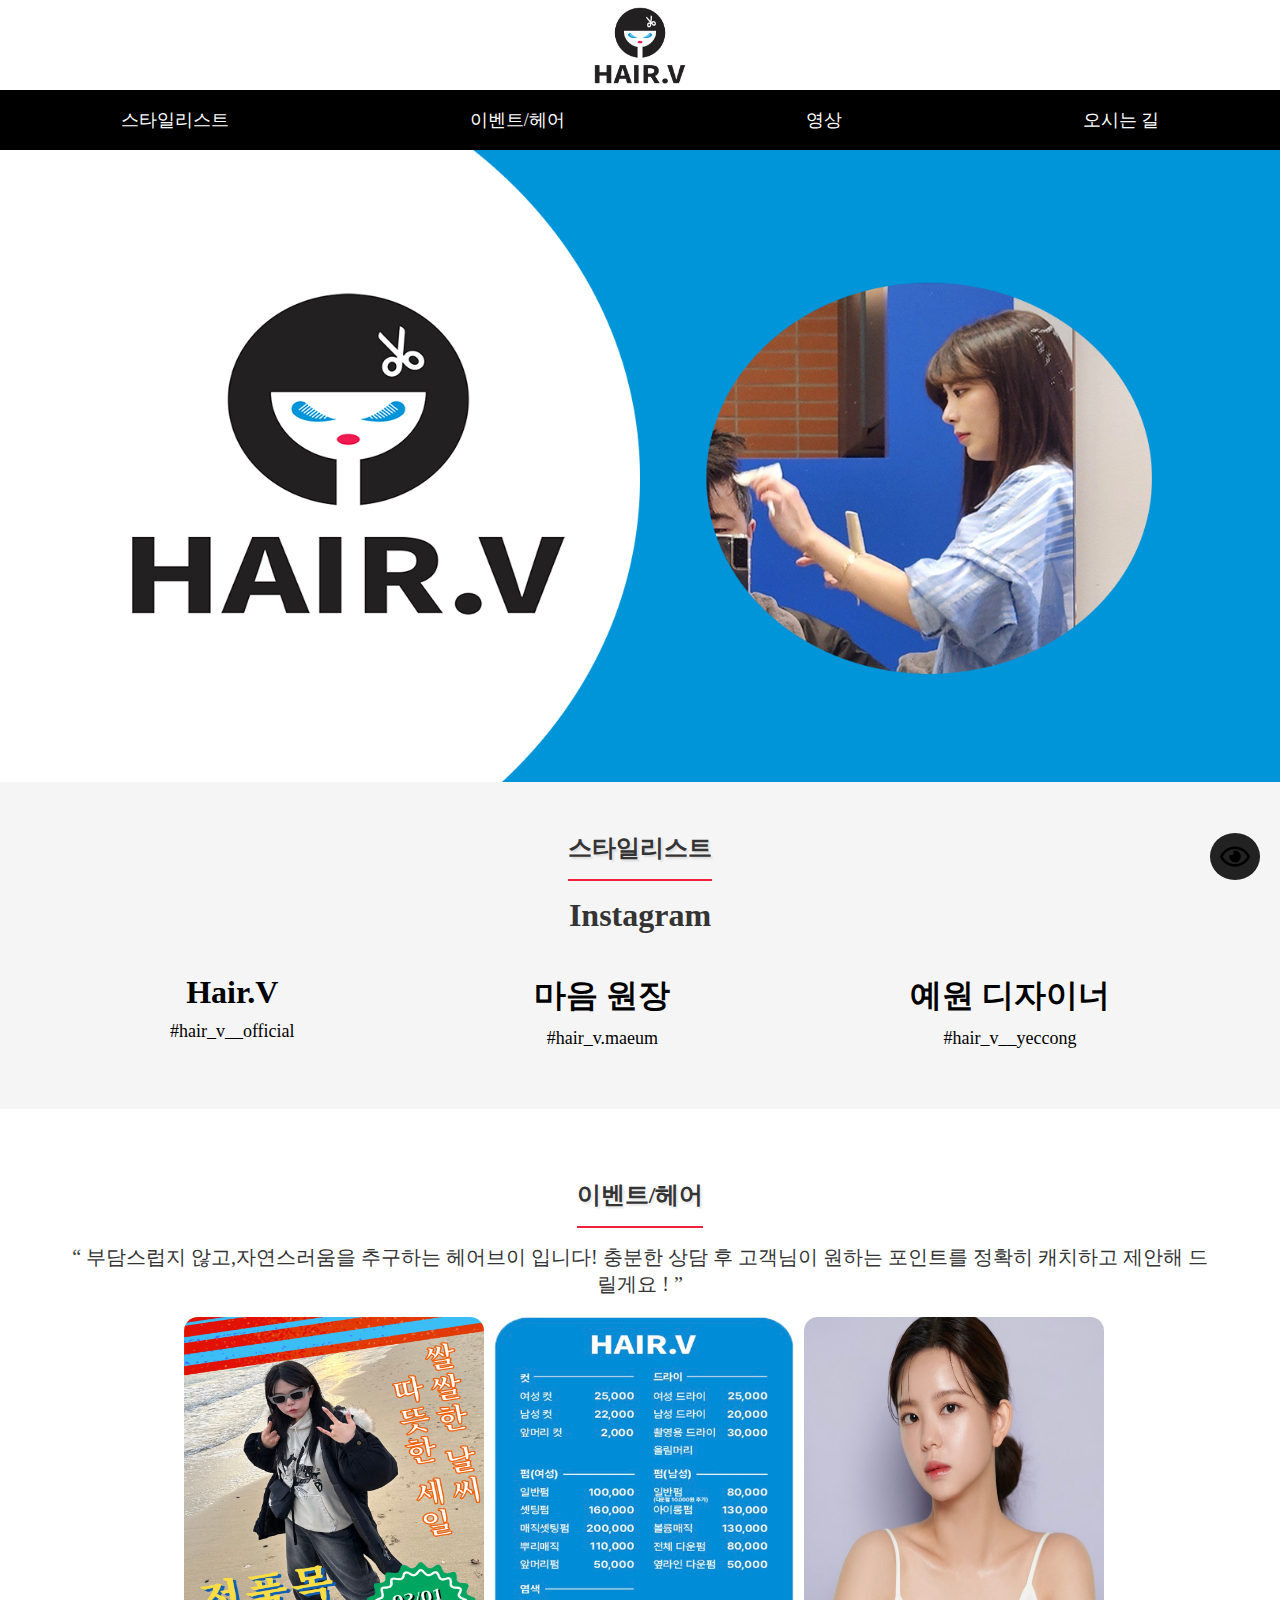
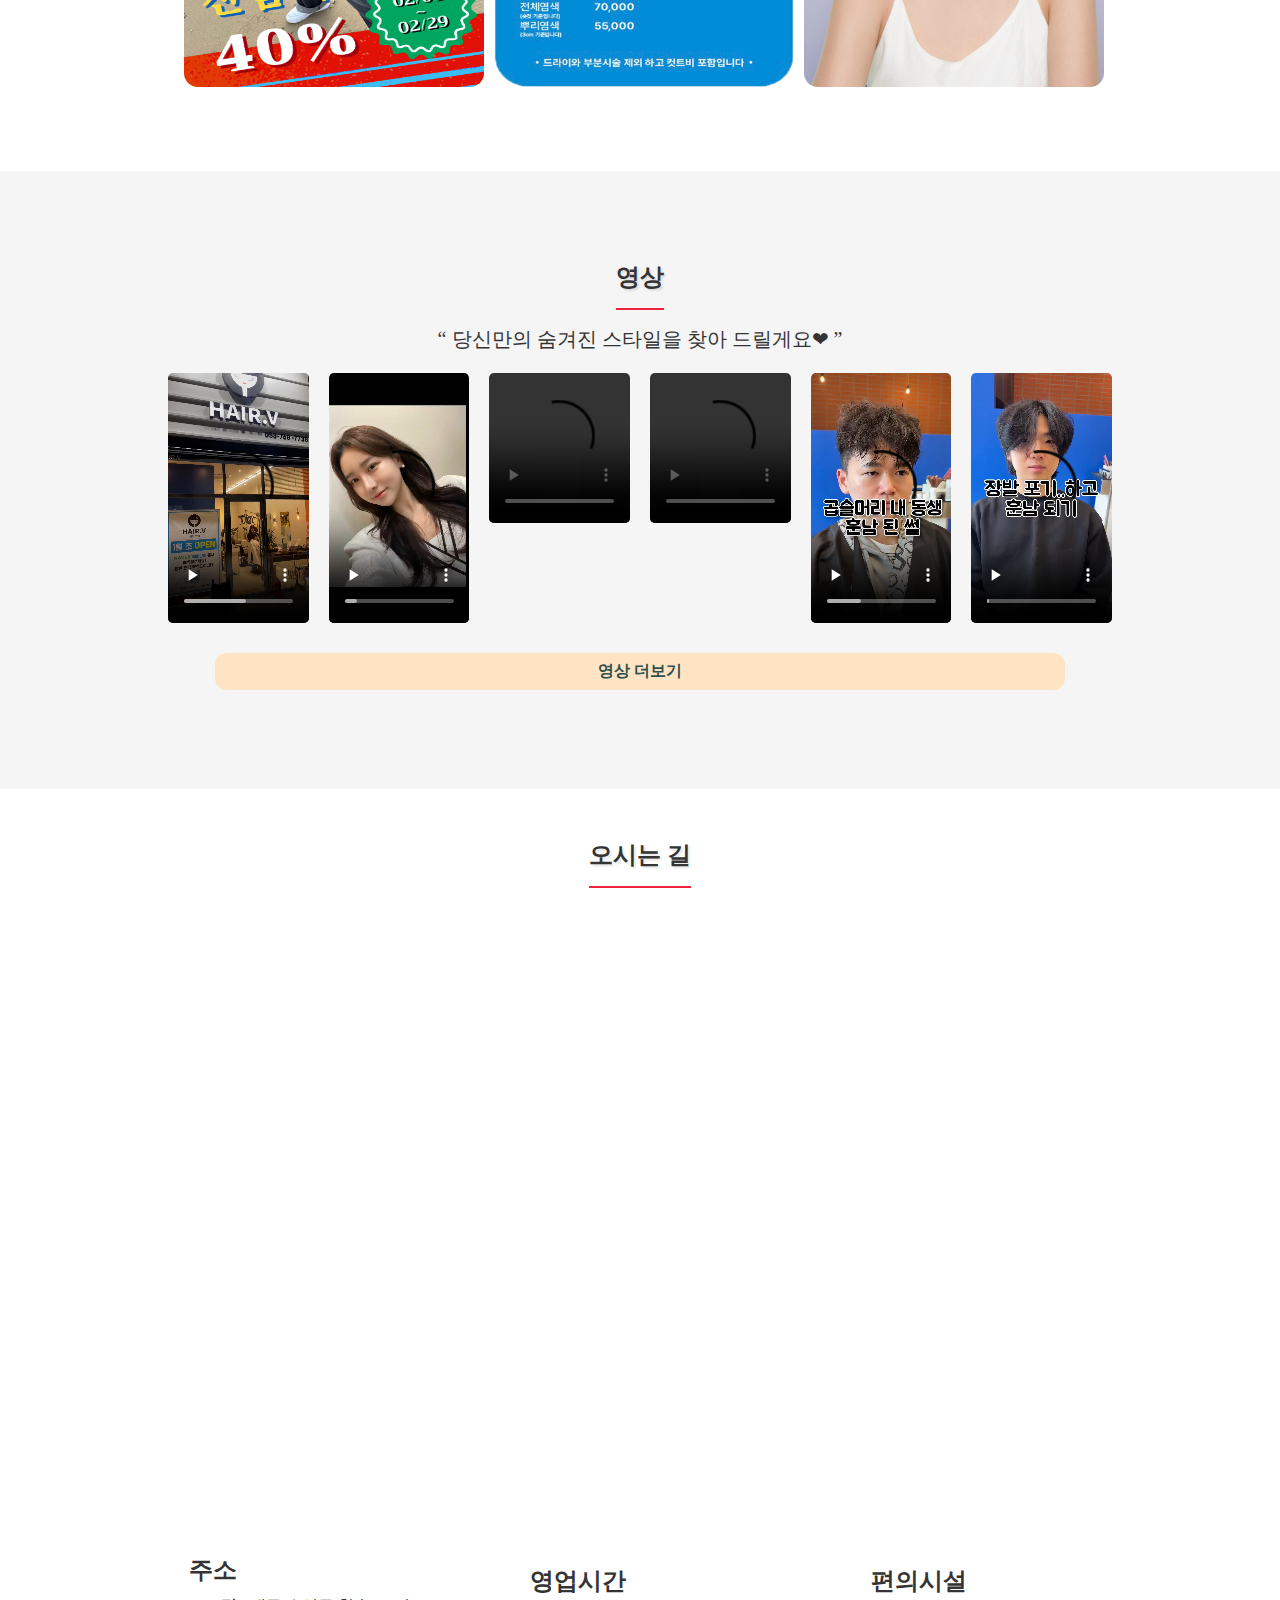
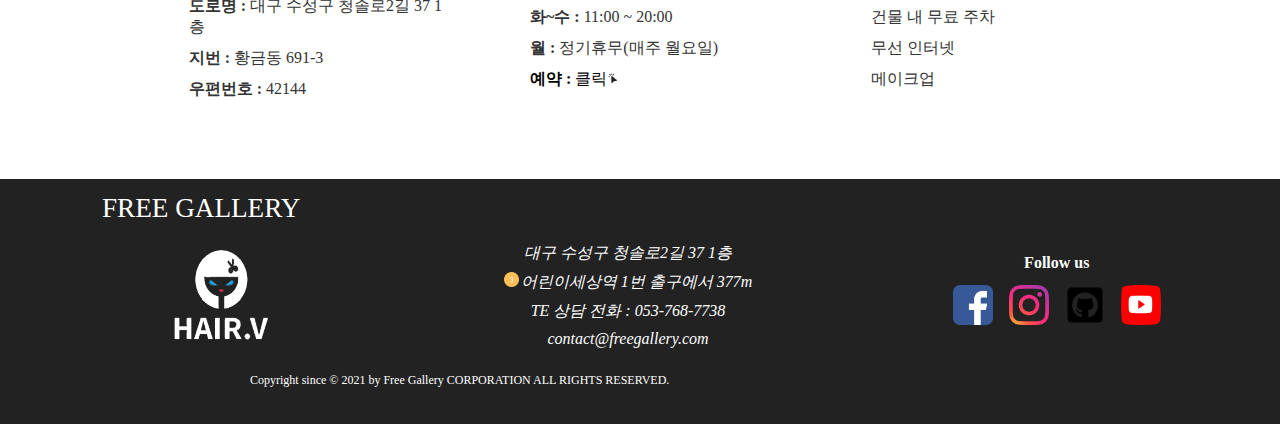
==== index.html @ c5c19457 "coll" ====
<!DOCTYPE html>
<html lang="en">
  <head>
    <meta charset="UTF-8" />
    <meta name="viewport" content="width=device-width, initial-scale=1.0" />
    <link rel="stylesheet" href="styles.css" />
    <title>헤어브이</title>
    <link rel="icon" href="./image/hair.ico" type="image/x-icon">
    <script
      type="text/javascript"
      src="//dapi.kakao.com/v2/maps/sdk.js?appkey=9a6d2d3f9adcf99e382520679294a41e"
    ></script>
    <script src="https://code.jquery.com/jquery-3.6.4.min.js"></script>
  </head>
  <body>
    <header>
      <div id="header-container">
      <div id="logohead">
        <img src="./image/로고.png" alt="Logo" />
      </div>
      <nav>
        
        <p id="contact_number" class="fonts"><a href="tel:0507-1376-7738" style="color: #fff;">상담전화 : 053-768-7738</a></p>
        <input type="checkbox" id="toggle_menu_btn" />
        <label id="toggle" for="toggle_menu_btn">
          <img
            id="imgs"
            src="./image/but_toggle.png"
            alt="toggle menu button"
          />
        </label>

        <ul id="toggle_menu">
          <li  class="fonts18"><a href="#style-section">스타일리스트 </a></li>
          <li  class="fonts18"><a href="#photo-section">이벤트/헤어</a></li>
          <li  class="fonts18"><a href="#video-section">영상</a></li>
          <li  class="fonts18"><a href="#directions-section">오시는 길</a></li>
        </ul>
      </nav>
    </div>
    </header>

    <div class="mainmg">
      <div id="main">
        <div class="carousel">
          <img class="img1" src="./image/메인1.png" alt="" />
          <img class="img1" src="./image/메인2.png" alt="" />
          <img class="img1" src="./image/메인3.png" alt="" />
          <!-- Add more images as needed -->
        </div>
      </div>
    </div>
    <div class="bg " id="style-section">
      <section class="introduce">
        <div class="title">
          <h2 class="imgheading headAnimation headingAnimation">
            <span class="imgheading--line" tabindex="0">스타일리스트</span>
          </h2>
          <h1 tabindex="0">Instagram</h1>
          <div class="insta">
            <div class="instatext">
              <a href="https://www.instagram.com/hair_v__official/">
                <h1 class="fonts">Hair.V</h1>
                <p class="fonts18">
                 #hair_v__official
                </p>
              </a>
            </div>
            <div class="instatext">
              <a href="https://www.instagram.com/hair_v.maeum/">
                <h1 class="fonts">마음 원장</h1>
                <p class="fonts18">
                  #hair_v.maeum
                </p>
              </a>
            </div>
            <div class="instatext">
              <a href="https://www.instagram.com/hair_v.maeum/">
                <h1 class="fonts">예원 디자이너</h1>
                <p class="fonts18">
                  #hair_v__yeccong
                </p>
              </a>
            </div>
          </div>
        </div>
      </section>
    </div>

    <section class="voice" id="photo-section">
      <div class="imgcontainer">
        <h2 class="imgheading headAnimation headingAnimation">
          <span class="imgheading--line" tabindex="0">이벤트/헤어</span>
        </h2>
        <q tabindex="0" class="fonts20">
          부담스럽지 않고,자연스러움을 추구하는 헤어브이 입니다!
          충분한 상담 후 고객님이 원하는 포인트를 정확히 캐치하고 제안해
          드릴게요 !
        </q>
      </div>
      <div class="image-flex-scrollable" id="imageScroll">
        <div class="image-flex" id="imageFlex">
          <div class="flex-col">
            <img
              src="./image/이벤트.png"
              alt="Image 1"
              onclick="openModal(`./image/이벤트.png`)"
            />
            <p class="img-title">EVENT 예원디자이너 40%할인 <br>이벤트</p>
          </div>
          <div class="flex-col">
            <img
              src="./image/가격.png"
              alt="Image 1"
              onclick="openModal(`./image/가격.jpg`)"
            />
            <p class="img-title">헤어브이 가격표</p>
          </div>
          
          <div class="flex-col">
            <img
              src="./image/번헤어1.jpg"
              alt="Image 8"
              onclick="openModal('./image/번헤어2.jpg')"
            />
            <p class="img-title">번헤어</p>
          </div>
          <div class="flex-col">
            <img
              src="./image/물결펌1.jpg"
              alt="Image 8"
              onclick="openModal('./image/물결펌2.jpg')"
            />
            <p class="img-title">물결펌</p>
          </div>
          <div class="flex-col">
            <img
              src="./image/마음시그니처.jpg"
              alt="Image 2"
              onclick="openModal('./image/마음시그니처.jpg')"
            />
            <p class="img-title">시그니처 레이어드</p>
          </div>
          <div class="flex-col">
            <img
              src="./image/마음 빌드펌.jpg"
              alt="Image 3"
              onclick="openModal('./image/마음 빌드펌2.jpg')"
            />
            <p class="img-title">빌드펌</p>
          </div>
          <div class="flex-col">
            <img
              src="./image/시스루댄디.jpg"
              alt="Image 8"
              onclick="openModal('./image/시스루댄디.jpg')"
            />
            <p class="img-title">시스루댄디펌</p>
          </div>
          <div class="flex-col">
            <img
              src="./image/마음레이어드.jpg"
              alt="Images"
              onclick="openModal('./image/마음레이어드.jpg')"
            />
            <p class="img-title">
              레이어드 스타일
            </p>
          </div>
          <div class="flex-col">
            <img
              src="./image/젤리펌.jpg"
              alt="Image 4"
              onclick="openModal('./image/젤리펌.jpg')"
            />
            <p class="img-title">
              젤리펌
            </p>
          </div>
          <div class="flex-col">
            <img
              src="./image/가르마펌.jpg"
              alt="Image 8"
              onclick="openModal('./image/가르마펌.jpg')"
            />
            <p class="img-title">가르마펌</p>
          </div>
          <div class="flex-col">
            <img
              src="./image/리프컷.jpg"
              alt="Image 8"
              onclick="openModal('./image/리프컷.jpg')"
            />
            <p class="img-title">리프컷</p>
          </div>
          <div class="flex-col">
            <img
              src="./image/마음중단발레이어드.jpg"
              alt="Image 5"
              onclick="openModal('./image/마음중단발레이어드.jpg')"
            />
            <p class="img-title">중단발 레이어드</p>
          </div>
          <div class="flex-col">
            <img
              src="./image/레이어드펌1.jpg"
              alt="Image 6"
              onclick="openModal('./image/레이어드펌2.jpg')"
            />
            <p class="img-title">레이어드 펌</p>
          </div>
          <div class="flex-col">
            <img
              src="./image/태슬컷1.jpg"
              alt="Image 7"
              onclick="openModal('./image/태슬컷2.jpg')"
            />
            <p class="img-title">태슬컷</p>
          </div>
          <div class="flex-col">
            <img
              src="./image/드라이펌.jpg"
              alt="Image 8"
              onclick="openModal('./image/드라이펌.jpg')"
            />
            <p class="img-title">드라이펌</p>
          </div>
          <div class="flex-col">
            <img
              src="./image/포인트 염색1.jpg"
              alt="Image 8"
              onclick="openModal('./image/포인트 염색1.jpg')"
            />
            <p class="img-title">포인트 염색</p>
          </div>
          <div class="flex-col">
            <img
              src="./image/무거운레이어드1.jpg"
              alt="Image 8"
              onclick="openModal('./image/무거운레이어드2.jpg')"
            />
            <p class="img-title">무거운 레이어드</p>
          </div>
          <div class="flex-col">
            <img
              src="./image/시스루애즈펌.jpg"
              alt="Image 8"
              onclick="openModal('./image/시스루애즈펌.jpg')"
            />
            <p class="img-title">시스루애즈펌</p>
          </div>
          <div class="flex-col">
            <img
              src="./image/마음 애즈펌1.jpg"
              alt="Image 8"
              onclick="openModal('./image/마음 애즈펌2.jpg')"
            />
            <p class="img-title">애즈펌</p>
          </div>
        </div>
      </div>
    </section>
    <div class="modal" id="myModal">
      <div class="modal-content" id="modalContent">
        <span class="close" onclick="closeModal()">&times;</span>
        <img src="" id="modalImage" alt="Enlarged Image" />
      </div>
    </div>

    <section class="bg" id="video-section">
      <div class="shorts-container" >
        <div class="imgcontainer">
          <h2 class="imgheading headAnimation headingAnimation">
            <span class="imgheading--line" tabindex="0">영상</span>
          </h2>
          <q tabindex="0" class="fonts20">
            당신만의 숨겨진 스타일을 찾아 드릴게요❤
          </q>
          <div class="videogrid" id="videoGrid">
            <video class="shorts-video" controls>
              <source src="./video/메인.mp4" type="video/mp4" />
            </video>
            <video class="shorts-video" controls>
              <source src="./video/헤어브이영상2.mp4" type="video/mp4" />
            </video>
            <video class="shorts-video" controls>
              <source src="./video/헤어브이영상3.mp4" type="video/mp4" />
            </video>
            <video class="shorts-video" controls>
              <source src="./video/헤어브이영상4.mp4" type="video/mp4" />
            </video>
            <video class="shorts-video" controls>
              <source src="./video/헤어브이영상5.mp4" type="video/mp4" />
            </video>
            <video class="shorts-video" controls>
              <source src="./video/헤어브이영상6.mp4" type="video/mp4" />
            </video>
            <video class="shorts-video" controls>
              <source src="./video/헤어브이영상7.mp4" type="video/mp4" />
            </video>
            <video class="shorts-video" controls>
              <source src="./video/헤어브이영상8.mp4" type="video/mp4" />
            </video>
            <video class="shorts-video" controls>
              <source src="./video/헤어브이영상9.mp4" type="video/mp4" />
            </video>
            <video class="shorts-video" controls>
              <source src="./video/헤어브이영상10.mp4" type="video/mp4" />
            </video>
            <video class="shorts-video" controls>
              <source src="./video/헤어브이영상11.mp4" type="video/mp4" />
            </video>
            <video class="shorts-video" controls>
              <source src="./video/헤어브이영상12.mp4" type="video/mp4" />
            </video>
            <video class="shorts-video" controls>
              <source src="./video/헤어브이영상1.mp4" type="video/mp4" />
            </video>
            <video class="shorts-video" controls>
              <source src="./video/헤어브이영상12.mp4" type="video/mp4" />
            </video>
            <video class="shorts-video" controls>
              <source src="./video/헤어브이영상13.mp4" type="video/mp4" />
            </video>
            <!-- 영상추가 -->
          </div>
          <div class="button-flex">
            <button id="loadMoreBtn" class="fonts"> 영상 더보기</button>
          </div>
        </div>
      </div>
    </section>

    <!-- <div class="videosize">
      <div></div>
    </div> -->
    <div class="mapcenter" id="directions-section">
      <div class="imgcontainer" id="modalContent">
        <h2 class="imgheading headAnimation headingAnimation">
          <span class="imgheading--line" tabindex="0">오시는 길</span>
        </h2>
        <div id="map"></div>
        <div class="maptextflex">
          <div class="maptext">
            <h2 class="fonts">주소</h2>
            <span class="fonts"> <b>도로명 :</b>  대구 수성구 청솔로2길 37 1층</span>
            <span class="fonts"> <b>지번 :</b> 황금동 691-3</span>
            <span class="fonts"> <b>우편번호 :</b> 42144</span>
          </div>
          <div class="maptext">
            <h2 class="fonts">영업시간</h2>
            <span class="fonts"> <b>화~수 :</b> 11:00 ~ 20:00</span>
            <span class="fonts"> <b>월 :</b> 정기휴무(매주 월요일)</span>
            <span class="fonts" style="color: #000;"><a href="https://map.naver.com/p/entry/place/1511330395?c=15.00,0,0,0,dh"><b>예약 :</b> 클릭<img style="width: 12px;" src="./image/click.png" alt=""></span></a>
          </div> 
          <div class="maptext">
            <h2 class="fonts">편의시설</h2>
            <span class="fonts"> 건물 내 무료 주차</span>
            <span class="fonts"> 무선 인터넷 </span>
            <span class="fonts">  메이크업</span>
          </div>
      </div>
      </div>
    </div>
    <!-- <section class="reviews">
      <div class="imgcontainer">
        <div class="review-text">
          <h2 class="imgheading headAnimation headingAnimation">
            <span class="imgheading--line" tabindex="0">리뷰 후기</span>
          </h2>
          <div class="review-carousel-container">
            <div class="review-flex" id="reviewCarousel">
              <div id="review1" class="review-image">
                <img src="./헤어사진1.jpg" alt="리뷰 1 이미지" />
                <q tabindex="0">리뷰 1: 여기에 리뷰 텍스트를 추가하세요.</q>
              </div>
              <div id="review2" class="review-image">
                <img src="./헤어사진2.jpg" alt="리뷰 2 이미지" />
                <q tabindex="0">리뷰 2: 여기에 리뷰 텍스트를 추가하세요.</q>
              </div>
              <div id="review3" class="review-image">
                <img src="./헤어사진3.jpg" alt="리뷰 3 이미지" />
                <q tabindex="0">리뷰 3: 여기에 리뷰 텍스트를 추가하세요.</q>
              </div>
            </div>
          </div>
        </div>
      </div>
    </section> -->

    <div id="darkModeToggle" class="menu-toggle">
      <p id="toggleTheme">
        <img id="lightModeIcon" src="./image/Vision.svg" alt="라이트 모드" />
      </p>
      <p id="toggleTheme">
        <img id="darkModeIcon" src="./image/Vision2.svg" alt="다크 모드" />
      </p>
    </div>
    <footer class="footer">
      <div class="footer-container">
        <div class="logo-container">
          <span class="footer-heading ">FREE GALLERY</span>
          <img class="footerimg" src="./image/흰색로고.png" alt="" />
        </div>
        <address class="footer-address">
          <span class="fonts">대구 수성구 청솔로2길 37 1층</span>
          <span class="fonts">
            <img class="img2" src="./image/3호선.png" alt="" />어린이세상역 1번
            출구에서 377m
          </span>
          <span class="fonts"
            >TE
            <a class="address__telephone"  href="tel:0507-1376-7738"
              >상담 전화 : 053-768-7738</a
            ></span
          >
          <span class="fonts"
            ><a class="address__link"  href="mailto:gksmsla92@g.yju.ac.kr"
              >contact@freegallery.com</a
            ></span
          >
        </address>
        <div class="footer-sns">
          <h1 class="footer-sns-heading ">Follow us</h1>
          <div class="sns-wrap">
            <a href="#Facebook"
              ><span class="a11yHidden"
                ><img src="./image/facebook.png" alt="" /></span
            ></a>
            <a href="#Instagram"
              ><span class="a11yHidden"
                ><img src="./image/instagram.png" alt="" /></span
              ><i id="Instagram" class="fab fa-instagram"></i
            ></a>
            <a href="#Github"
              ><span class="a11yHidden"
                ><img src="./image/github.png" alt="" /></span
              ><i id="Github" class="fab fa-github"></i
            ></a>
            <a href="#Youtube"
              ><span class="a11yHidden"
                ><img src="./image/youtube.png" alt="" /></span
              ><i id="Youtube" class="fab fa-youtube"></i
            ></a>
          </div>
        </div>
        <small class="footer-copyright"
          >Copyright since © 2021 by Free Gallery CORPORATION ALL RIGHTS
          RESERVED.</small
        >
      </div>
    </footer>

    <script src="./map.js"></script>
    <script src="./dark.js"></script>
    <script src="./modal.js"></script>
    <script src="./video.js"></script>
    <script src="./c.js"></script>
    <script src="review-carousel.js"></script>
    <script src="headerscroll.js"></script>
  </body>
</html>
---- styles.css ----
@import url("https://fonts.googleapis.com/css?family=Poppins:200,300,400,500,600,700,800,900&display=swap");

* {
  margin: 0;
  padding: 0;
  list-style: none;
  text-decoration: none;
}
/* 다크모드 */
html {
  color: #343434;
}
a {
  color: black; /* 링크의 기본 텍스트 색상을 검정색으로 설정 */
  text-decoration: none; /* 기본 링크 텍스트에 밑줄 제거 */
}
.bg {
  background-color: #f5f5f5;
}
html.dark {
  background: #121212;
  color: #bbb;
}

html.dark a {
  color: #3ea6ff;
}
/* 헤더 */
#header-container {
  /* position: fixed; */
  width: 100%;
  z-index: 1000;
  background-color: #fff; /* Adjust the background color as needed */
}

#logohead {
  /* background-color: #000; */
  display: flex;
  margin: auto;
  justify-content: center;
  height: 90px;
  overflow: hidden;
  opacity: 1;
  transition: transform 0.5s ease-in-out;
}
#logohead img {
  margin-top: 4px;
  margin-bottom: 4px;
}
.scrolled #logohead {
  transform: translateY(-100%);
}



header nav input#toggle_menu_btn {
  /*모바일 모드에서 토글버튼 숨김 */
  display: none;
}
header nav label#toggle {
  display: block;
  background-color: #222;
  padding: 10px;
  transition: transform 0.5s;
}
header nav ul#toggle_menu {
  /*모바일 모드에서 주메뉴 숨김 */
  display: none;
  transition-duration: 0.5s;
  transform-origin: 50% 50%; /* 변형 중심을 중앙으로 설정 */
  transform: rotate(0deg);
  top: 70px;
}

header nav input#toggle_menu_btn:checked ~ label#toggle img {
  transform: rotate(90deg); /* 이미지도 45도 회전시킴 */
}
header nav ul#toggle_menu li {
  border-bottom: 1px solid #576979;
  text-align:start;
  padding: 15px;
  overflow: hidden;
  background-color: #222;

}
#toggle_menu a{
  color: #fff;
  
}

#toggle_menu a:hover {
  color: #007bff; /* 호버 시의 색상 변경 */
  border-bottom: #007bff;

}
#toggle_menu a:hover::after {
  content: "";
  position: absolute;
  left: 0;
  bottom: -5px;
  width: 100%;
  height: 2px;
  background-color: #007bff; /* 호버 시의 밑줄 색상 변경 */
}
header nav input#toggle_menu_btn:checked ~ ul#toggle_menu {
  /*모바일 모드에서 토글버튼을 눌렀을 때 주메뉴 보이게 함 */
  display: block;
  height: auto;
  transition-duration: 0.5s;
}
header nav label#toggle img {
  transition: transform 0.5s; /* 이미지에 대한 변형 트랜지션 추가 */
}
.nav_img{
  color: #fff;
}
section {
  padding: 50px;
  text-align: center;
}
.header-container {
  display: flex;
  justify-content: center;
}
.menu-toggle {
  display: block;
  cursor: pointer;
}
.menu-toggle img {
  width: 30px; /* 이미지 크기에 맞게 조절 */
  height: auto;
  float: right;
}

.nav-menu {
  display: none;
}

.nav-menu ul {
  list-style: none;
  display: flex;
  margin: 0;
  padding: 0;
}

.nav-menu li {
  margin-right: 20px;
}
/* 상담전화 */
#contact_number {
  position: absolute;
  /* top: 3; */
  right: 0;
  color: #fff;
  margin-top: 16px; /* 필요한 경우 간격 조정 */
  margin-right: 10px; /* 필요한 경우 간격 조정 */
}
/* 메인 */

#main {
  display: flex;
  justify-content: center;
  align-items: center;
  width: 100%;
  /* max-width: 1200px; */
  overflow: hidden;
  position: relative;
}
.carousel {
  display: flex;
  width: 100%; /* 캐러셀 전체 너비 */
  transition: transform 0.5s ease-in-out;
}
.carousel img {
  width: 100%; /* 이미지 전체 너비 */
  height: auto; /* 이미지 높이 자동 조정 */
  object-fit: cover; /* 이미지 비율 유지하며 채우기 */
}
/* 소개글 */
.introduce {
  display: flex;
  flex-direction: column;
  justify-content: center;
  align-items: center;
}
.instatext{
  padding: 10px;
}
.title {
  width: 100%;
  height: auto;
  overflow: hidden;
  
}
.title h1 {
  margin-bottom: 10px;
}
.insta {
  display: flex;
  justify-content: space-around;
  list-style: none;
  margin-top: 30px;
  flex-wrap: wrap;
}



/* 이미지 */
.voice {
  display: flex;
  flex-direction: column;
  justify-content: center;
  align-items: center;
}

.imgcontainer {
  width: 100%;

  overflow: hidden;
  margin-bottom: 9px;
}

.imgheading {
  font-weight: 700;
  text-shadow: 2px 2px 2px rgba(0, 0, 0, 0.1);
  text-align: center;
  word-break: keep-all;
  margin-bottom: 1rem;
}

.imgheading--line {
  display: inline-block;
  padding-bottom: 0.9375rem;
  border-bottom: 2px solid #ef233c;
}

.q {
  font-size: 1.1rem;
  line-height: 1.6;
  margin-top: 10px;
}
.image-flex-scrollable {
  overflow-x: scroll;
  width: 600px;
  max-width: 80%;
  padding: 10px;
  -webkit-overflow-scrolling: touch;
  position: relative;
}
.image-flex {
  display: flex;
}
.image-flex img {
  width: 300px;
  height: 300px;
  border-radius: 10px;
  margin-right: 20px;
  cursor: pointer;
}
.flex-col {
  position: relative;
}

.img-title {
  opacity: 0; /* 초기에는 투명하게 설정 */
  position: absolute;
  bottom: 0;
  left: 0;
  right: 5px;
  text-align: left;
  font-size: 18px;
  background-color: rgba(255, 255, 255, 0.9);
  padding: 15px; /* Increased padding for better readability */
  transition: opacity 0.3s ease, padding 0.3s ease; /* Added padding transition */
  font-family: 'NIXGONM-Vb';
  src: url('https://cdn.jsdelivr.net/gh/projectnoonnu/noonfonts_six@1.2/NIXGONM-Vb.woff') format('woff');
}

.flex-col:hover .img-title {
  opacity: 1; /* 마우스를 올릴 때 나타나도록 설정 */
  padding: 20px; /* Adjusted padding on hover */
  transition: opacity 0.3s ease, padding 0.3s ease; /* Added padding transition */
}

.flex-col:hover {
  color: red;
}

/* 스크롤 꾸미기 */
::-webkit-scrollbar {
  width: 12px;
  height: 12px;
}

::-webkit-scrollbar-track {
  background: #f1f1f1;
  border-radius: 6px;
}

::-webkit-scrollbar-thumb {
  background-color: #330a0a;
  border-radius: 6px;
  border: 3px solid #f1f1f1;
}
/* 모달*/
.modal {
  display: none;
  position: fixed;
  top: 0;
  left: 0;
  width: 100%;
  height: 100%;
  background-color: rgba(0, 0, 0, 0.8);
  justify-content: center;
  align-items: center;
  z-index: 999;
}

.modal img {
  width: 400px;
  height: 500px;
  border: 3px solid #fff; /* 이미지 주변에 흰 테두리 추가 */
  box-shadow: 0 0 10px rgba(0, 0, 0, 0.5); /* 이미지에 그림자 효과 추가 */
  border-radius: 15px;
}
/* 동영상 */
.shorts-container {
  display: flex;
  flex-direction: column;
  justify-content: center;
  align-items: center;
  width: 100%;
  height: 100%;
  max-width: 80%;
  margin: 0 auto; /* Center the container */
  padding-bottom: 20px;
  overflow: hidden;
}

.short-container q {
  margin: 15px 0;
}

.videogrid {
  display: grid;
  grid-template-columns: repeat(3, 1fr); /* 변경된 부분: 한 행에 2개의 열 */
  grid-gap: 10px;
  margin-top: 20px;
  width: 100%; /* 변경된 부분: 100%로 설정 */
}

.shorts-video {
  width: 100%; /* 변경된 부분: 동영상의 너비를 100%로 설정 */
  height: auto; /* 변경된 부분: 동영상의 높이를 자동으로 조정 */
  border: none;
  border-radius: 10px;
}
.button-flex {
  display: flex;
  justify-content: center;
}
#loadMoreBtn {
  position: relative;
  width: 90%;
  margin-top: 10px;
  padding: 8px 16px;
  font-size: 16px;
  border-radius: 12px;
  cursor: pointer;
  font-weight: 700;
  border: none;
  background: bisque;
  color: darkslategray;
  cursor: pointer;
}

#loadMoreBtn:hover {
  background-color: #ddd;
}

.loadMoreBtn:hover {
  transform: scale(1.2);
}

.loadMoreBtn:hover::after {
  content: "";
  width: 120px;
  height: 120px;
  border-radius: 100%;
  border: 6px solid #00ffcb;
  position: absolute;
  z-index: -1;
  top: 50%;
  left: 50%;
  transform: translate(-50%, -50%);
  animation: ring 1.9s infinite;
}
/* map */
.mapcenter {
  padding: 50px 0px;
  width: 90%;
  height: auto;
  display: flex;
  margin: 0 auto;
  flex-direction: column;
  justify-content: center;
  align-items: center;
  overflow: hidden;
}
#map {
  
  width: 100%;
  max-width: 100%;
  height: 400px;
  margin-top: 10px;
  overflow: hidden;
}

.mapcenter h3 {
  margin-top: 10px;
  text-align: left;
  margin-right: auto;
}
.maptextflex{
  display: flex;
  justify-content: space-between;
  align-items: flex-start;

  
}
.maptext{
  padding-top: 30px;
  display: flex;
  flex-direction: column;
  width: 99px;
}

/* 푸터 */
.footer {
  padding: 3rem 0;
  background-color: #222;
  color: #fff;
  position: relative;
  overflow: hidden;
}
.footerimg {
  width: 90px;
  height: 90px;
}
.footer-container {
  margin: 0 auto;
  /* padding: 2.5rem; */
  display: flex;
  justify-content: space-between;
  flex-wrap: wrap;
}
.footer-container > * {
  width: calc(
    33% - 20px
  ); /* 예를 들어, 각 요소 간의 간격을 고려하여 33.33%로 지정 */
  margin-right: 20px; /* 각 요소 간의 간격 설정 */
  margin-bottom: 20px; /* 각 요소의 아래 간격 설정 */
}

/* 마지막 요소에는 오른쪽 마진 제거 */
.footer-container > *:last-child {
  margin-right: 0;
}

.footer-heading {
  font-size: 1.1rem;
  margin-top: -40px;
  /* padding: px; */
}
.logo-container {
  display: flex;
  flex-direction: column;
  align-items: center; /* 수직 정렬 */
  justify-content: space-around;
}
.footer-address {
  text-align: center;
  margin-top: 1rem;
}

.footer-address span {
  display: block;
  margin-bottom: 0.3rem;
  font-size: 12px;
}

.address__telephone,
.address__link {
  color: #fff;
  text-decoration: none;
}

.footer-sns {
  display: flex;
  flex-direction: column;
  align-items: center;
  padding: 2px;
  gap: 5px;
}

.footer-sns-heading {
  font-size: 1rem;
  margin-bottom: 0.5rem;
}

.sns-wrap {
  display: flex;
  justify-content: center;
  gap: 0.5rem;
}

.sns-wrap a {
  text-decoration: none;
  color: #fff;
}

.footer-copyright {
  position: absolute;
  width: 100%;
  bottom: 1rem;
  text-align: left;
  margin-left: 30px;
  font-size: 0.75rem;
}

.a11yHidden img {
  width: 30px;
  height: 30px;
}
.img2 {
  width: 15px;
  margin-right: 2px;
  height: auto;
}

/* 다크모드 스타일 */
.dark footer {
  background-color: #121212; /* 다크모드에서의 푸터 배경색 */
  color: #bbb; /* 다크모드에서의 푸터 텍스트 색상 */
}

/* 다크모드 */
#darkModeToggle {
  position: fixed;
  right: 20px;
  bottom: 20px;
  background-color: #222;
  padding: 4px;
  border-radius: 50%;
  cursor: pointer;
  z-index: 999;
}

#lightModeIcon {
  display: none;
}

#darkModeIcon {
  display: inline-block; /* 초기 상태에서는 darkModeIcon을 보이도록 설정 */
}
/* 선택사항: 호버 효과를 위한 스타일 추가 */
#darkModeToggle:hover {
  background-color: #444;
}

/* PC모드일때 */
@media screen and (min-width: 1200px) {
  header nav label#toggle {
    display: none; /* PC 모드에서 토글메뉴 숨김 */
  }
  header nav ul#toggle_menu {
    /*PC 모드에서 주메뉴 보이게 하기 */
    display: block flex !important;
    width: 100%;
    margin: 0 auto;
    justify-content: space-around;
    height: 60px !important;
    background-color: #000;
  }
  header nav ul#toggle_menu li {
    padding: 0px;
    border-bottom: 0;
    background-color: #000;
  }
  header nav ul#toggle_menu a {
    line-height: 60px;
    color: #fff;
  }
  #main {
    position: relative;
    height: auto;
    overflow: hidden;
  }
  .carousel {
    display: flex;
    transition: transform 0.5s ease-in-out;
  }
  .carousel img {
    flex-shrink: 0;
    width: 100%;
    height: auto;
    object-fit: cover;
  }
  /*img-title*/
  .img-title {
    opacity: 0; /* 초기에는 투명하게 설정 */
    position: absolute;
    bottom: 0;
    left: 0;
    right: 10px;
    text-align: left;

    background-color: rgba(255, 255, 255, 0.9);
    padding: 15px; /* Increased padding for better readability */
    border-radius: 5px;
    transition: opacity 0.3s ease, padding 0.3s ease; /* Added padding transition */
  }

  .flex-col:hover .img-title {
    opacity: 1; /* 마우스를 올릴 때 나타나도록 설정 */
    padding: 20px; /* Adjusted padding on hover */
    transition: opacity 0.3s ease, padding 0.3s ease; /* Added padding transition */
  }

  .flex-col:hover {
    color: red;
  }
  /* map */
  .mapcenter {
    width: 80%;
    padding: 50px;
    height: auto;
    display: flex;
    /* margin: 0 auto; */
    flex-direction: column;
    justify-content: center;
    align-items: center;
  }

  #map {
    width: 100%;
    max-width: none;
    height: 600px;
    margin-top: 10px;
    /* margin-bottom: 20px; */
  }
  .maptextflex{
    display: flex;
    justify-content: space-around;
    align-items: center;
    width: 100%;
    /* flex-wrap: wrap; */
    padding: 20px;
  }
  .maptext{
    display: flex;
    flex-direction: column;
    width: 260px;
    gap: 10px;
  }

  /* 다크모드 */
  #darkModeToggle {
    position: fixed;
    right: 20px;
    bottom: 20px;
    background-color: #222;
    padding: 10px;
    border-radius: 50%;
    cursor: pointer;
    z-index: 999;
  
  }

  #lightModeIcon {
    display: none;
  }

  #darkModeIcon {
    display: inline-block; /* 초기 상태에서는 darkModeIcon을 보이도록 설정 */
  }
  /* 선택사항: 호버 효과를 위한 스타일 추가 */
  #darkModeToggle:hover {
    background-color: #444;
  }
  /* 이미지파트 */
  .voice {
    padding:70px;
    display: flex;
    flex-direction: column;
    justify-content: center;
    align-items: center;
  }

  .imgcontainer {
    width: 100%;
    
    /* max-width: 62.5rem; */
    /* min-width: 20rem; */
    padding: 0 30px;
    overflow: hidden;
    margin-bottom: 9px;
  }

  .imgheading {
    
    font-weight: 700;
    text-shadow: 2px 2px 2px rgba(0, 0, 0, 0.1);
    text-align: center;
    word-break: keep-all;
    margin-bottom: 1rem;
  }

  .imgheading--line {
    display: inline-block;
    padding-bottom: 0.9375rem;
    border-bottom: 2px solid #ef233c;
  }

  .q {
    font-size: 1.1rem;
    line-height: 1.6;
    margin-top: 10px;
  }
  .image-flex-scrollable {
    overflow-x: scroll;
    width: 80%;
    
    padding: 10px;
    -webkit-overflow-scrolling: touch;
  }
  .image-flex {
    display: flex;
    
  }
  .image-flex img {
    width: 300px;
    height: 370px;
    border-radius: 14px;
    margin-right: 10px;
    flex-shrink: 0;
  }
  .bg {
    background-color: #f5f5f5;
  }
  /* 동영상 */
  .shorts-container {
    background-color: #f5f5f5;
    display: flex;
    flex-direction: column;
    justify-content: center;
    align-items: center;
    width: 100%;
    height: 100%;
    /* max-width: 1200px; */
    padding-top: 40px;
    padding-bottom: 40px;
    overflow: hidden;
  }
  .videogrid {
    display: grid;
    grid-template-columns: repeat(6, 1fr);
    grid-gap: 20px;
    width: 100%;
    
    justify-content: space-around;
  }

  .reviews {
    display: flex;
    justify-content: center;
    align-items: center;
    background-color: #f5f5f5; /* Change the background color as needed */
  }
  .review-flex {
    width: 100%;
    display: flex;
    justify-content: center;
    align-items: center;
  }
  .shorts-video {
    border-radius: 5px;
    width: 100%;
    height: auto;
    border: none;

  }
  .button-flex {
    width: 100%;
    display: flex;
    justify-content: center;
  }
  #loadMoreBtn {
    width: 90%;
    margin-top: 30px;
    padding: 8px 16px;
    font-weight: bold;
    cursor: pointer;
    background: bisque;
  }

  #loadMoreBtn:hover {
    background-color: #ddd;
  }
  /* 모달*/
  .modal {
    display: none;
    position: fixed;
    top: 0;
    left: 0;
    width: 100%;
    height: 100%;
    background-color: rgba(0, 0, 0, 0.8);
    justify-content: center;
    align-items: center;
    z-index: 999;
  }
  .modal img {
    width: 600px;
    height: 700px;
    border: 3px solid #fff; /* 이미지 주변에 흰 테두리 추가 */
    box-shadow: 0 0 10px rgba(0, 0, 0, 0.5); /* 이미지에 그림자 효과 추가 */
  }
  /* 리뷰 */
  .reviews {
    display: flex;
    justify-content: center;
    align-items: center;
    background-color: #f5f5f5; /* Change the background color as needed */
  }
  .review-flex {
    width: 100%;
    display: flex;
    justify-content: center;
    align-items: center;
  }
  .review-flex .review-image {
    display: none;
  }

  .review-flex .review-image.active {
    display: block;
  }
  .review-image img {
    width: 100px;
    height: 100px;
    border-radius: 8px; /* Optional: Add border-radius for rounded corners */
  }

  .review-text {
    padding-left: 20px;
  }

  .review-text h2 {
    margin-bottom: 20px;
  }

  .review-text q {
    font-size: 1.2rem;
    line-height: 1.6;
  }
  .review-carousel-container {
    position: relative;
    display: flex;
    align-items: center;
  }
  #prevReviewBtn,
  #nextReviewBtn {
    background: none;
    border: none;
    cursor: pointer;
  }

  #prevReviewBtn img,
  #nextReviewBtn img {
    max-width: 30px; /* 이미지 크기 조절 */
  }

  #prevReviewBtn {
    position: absolute;
    left: 0;
  }

  #nextReviewBtn {
    position: absolute;
    right: 0;
  }
  /* 푸터 */
  .footer {
    padding: 3rem 0;
    background-color: #222;
    color: #fff;
    position: relative;
    overflow: hidden;
  }
  .logo-container {
    display: flex;
    flex-direction: column;
    align-items: center; /* 수직 정렬 */
    justify-content: space-around;
  }
  .footerimg {
    width: 115px;
    height: 110px;
    margin-left: 40px;
  }
  .footer-container {
    max-width: 2000px;
    margin: 0 auto;
    align-items: center;
    display: flex;
    justify-content: space-between;
  }

  .footer-heading {
    font-size: 1.7rem;
    margin-top: -40px;
    margin-bottom: 1rem;
  }

  .footer-address {
    text-align: center;
    margin-top: 1rem;
  }

  .footer-address span {
    display: block;
    margin-bottom: 0.5rem;
    text-align: 50px;
    font-size: 16px;
  }

  .address__telephone,
  .address__link {
    color: #fff;
    text-decoration: none;
  }

  .footer-sns {
    display: flex;
    flex-direction: column;
    align-items: center;
    gap: 5px;
  }

  .footer-sns-heading {
    font-size: 1rem;
    margin-bottom: 0.5rem;
  }

  .sns-wrap {
    display: flex;
    gap: 1rem;
  }

  .sns-wrap a {
    text-decoration: none;
    color: #fff;
  }

  .footer-copyright {
    position: absolute;
    width: 100%;
    /* bottom: 1rem; */
    text-align: left;
    font-size: 0.75rem;
    margin-left: 250px;
  }

  .a11yHidden img {
    width: 40px;
    height: 40px;
  }
  .img2 {
    width: 15px;
    margin-right: 2px;
    height: auto;
  }
}
.fonts{

  font-family: 'NIXGONM-Vb';
  src: url('https://cdn.jsdelivr.net/gh/projectnoonnu/noonfonts_six@1.2/NIXGONM-Vb.woff') format('woff');
}
.fonts20{
  font-size: 20px;
  font-family: 'NIXGONM-Vb';
  src: url('https://cdn.jsdelivr.net/gh/projectnoonnu/noonfonts_six@1.2/NIXGONM-Vb.woff') format('woff');
}
.fonts18{
  font-size: 18px;
  font-family: 'NIXGONM-Vb';
  src: url('https://cdn.jsdelivr.net/gh/projectnoonnu/noonfonts_six@1.2/NIXGONM-Vb.woff') format('woff');
}
/* 폰트 */
@font-face {
  font-family: 'NIXGONM-Vb';
  src: url('https://cdn.jsdelivr.net/gh/projectnoonnu/noonfonts_six@1.2/NIXGONM-Vb.woff') format('woff');
  font-weight: normal;
  font-style: normal;
}
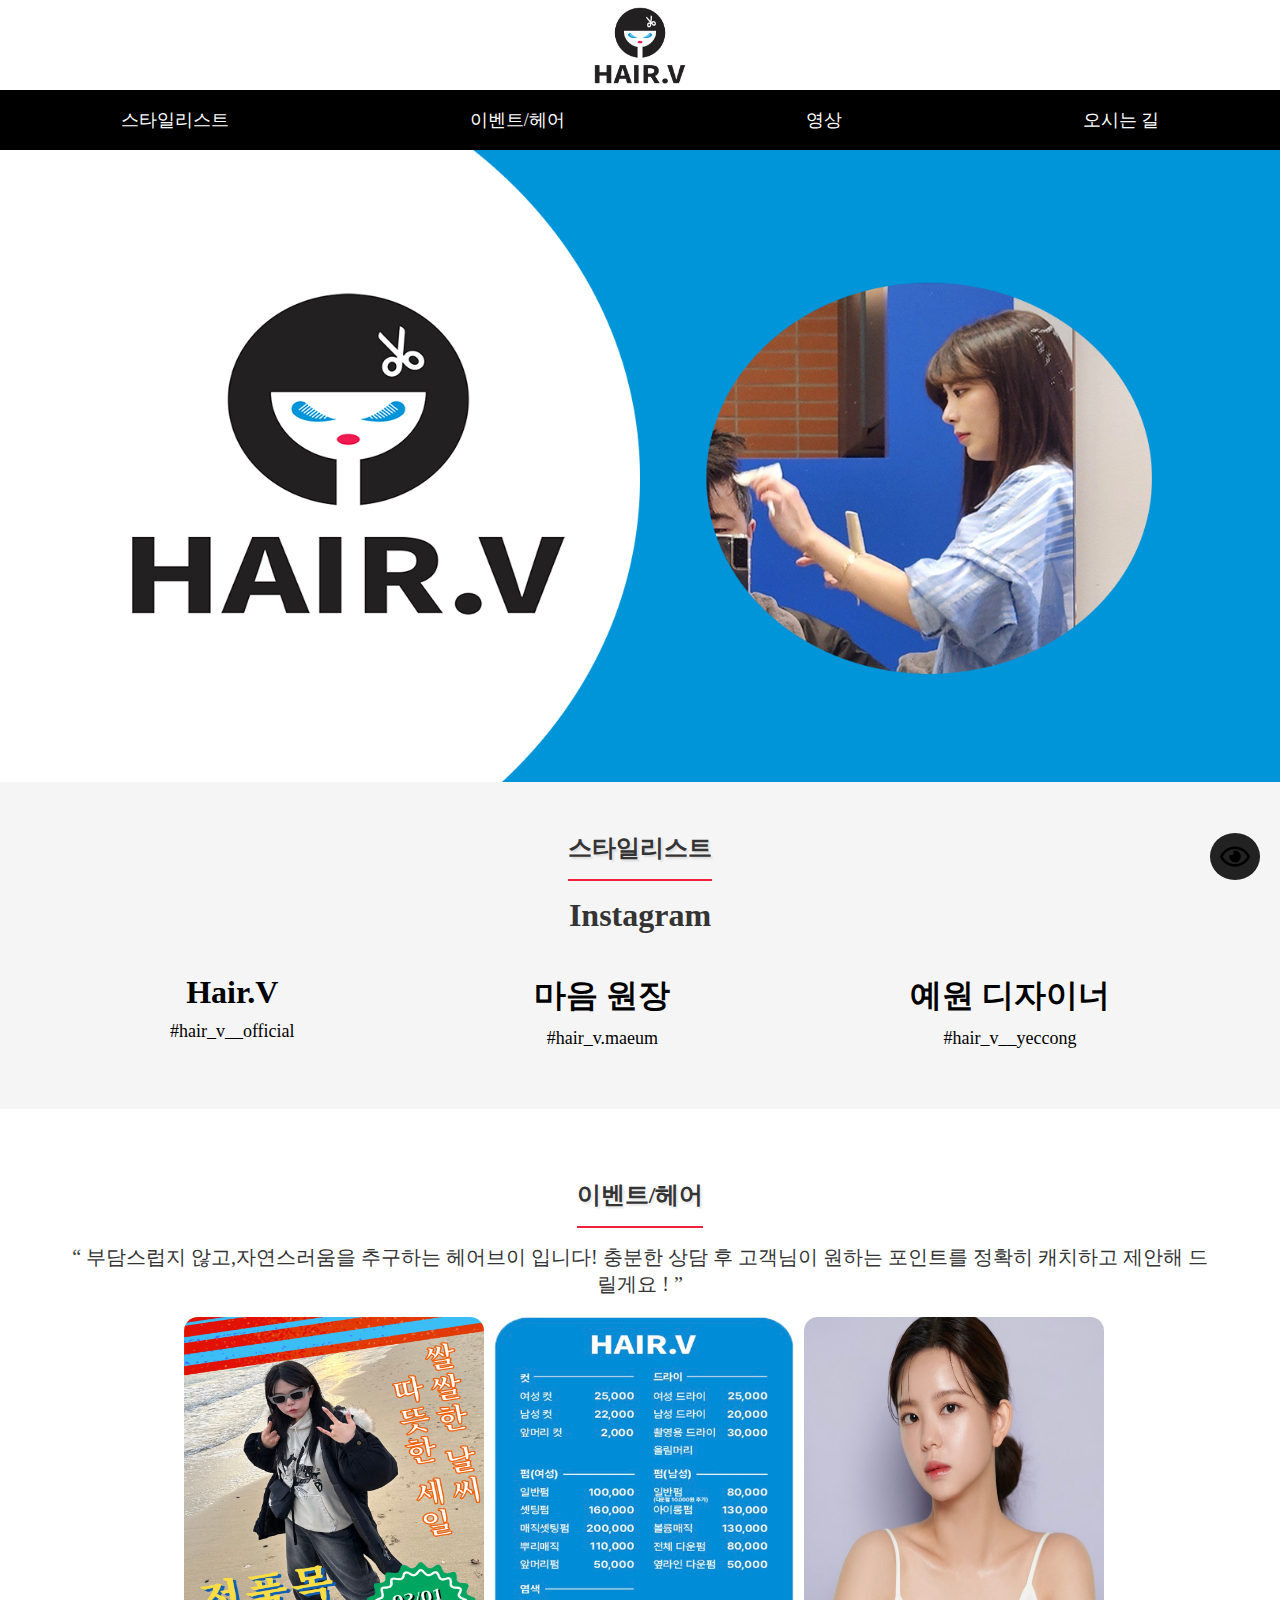
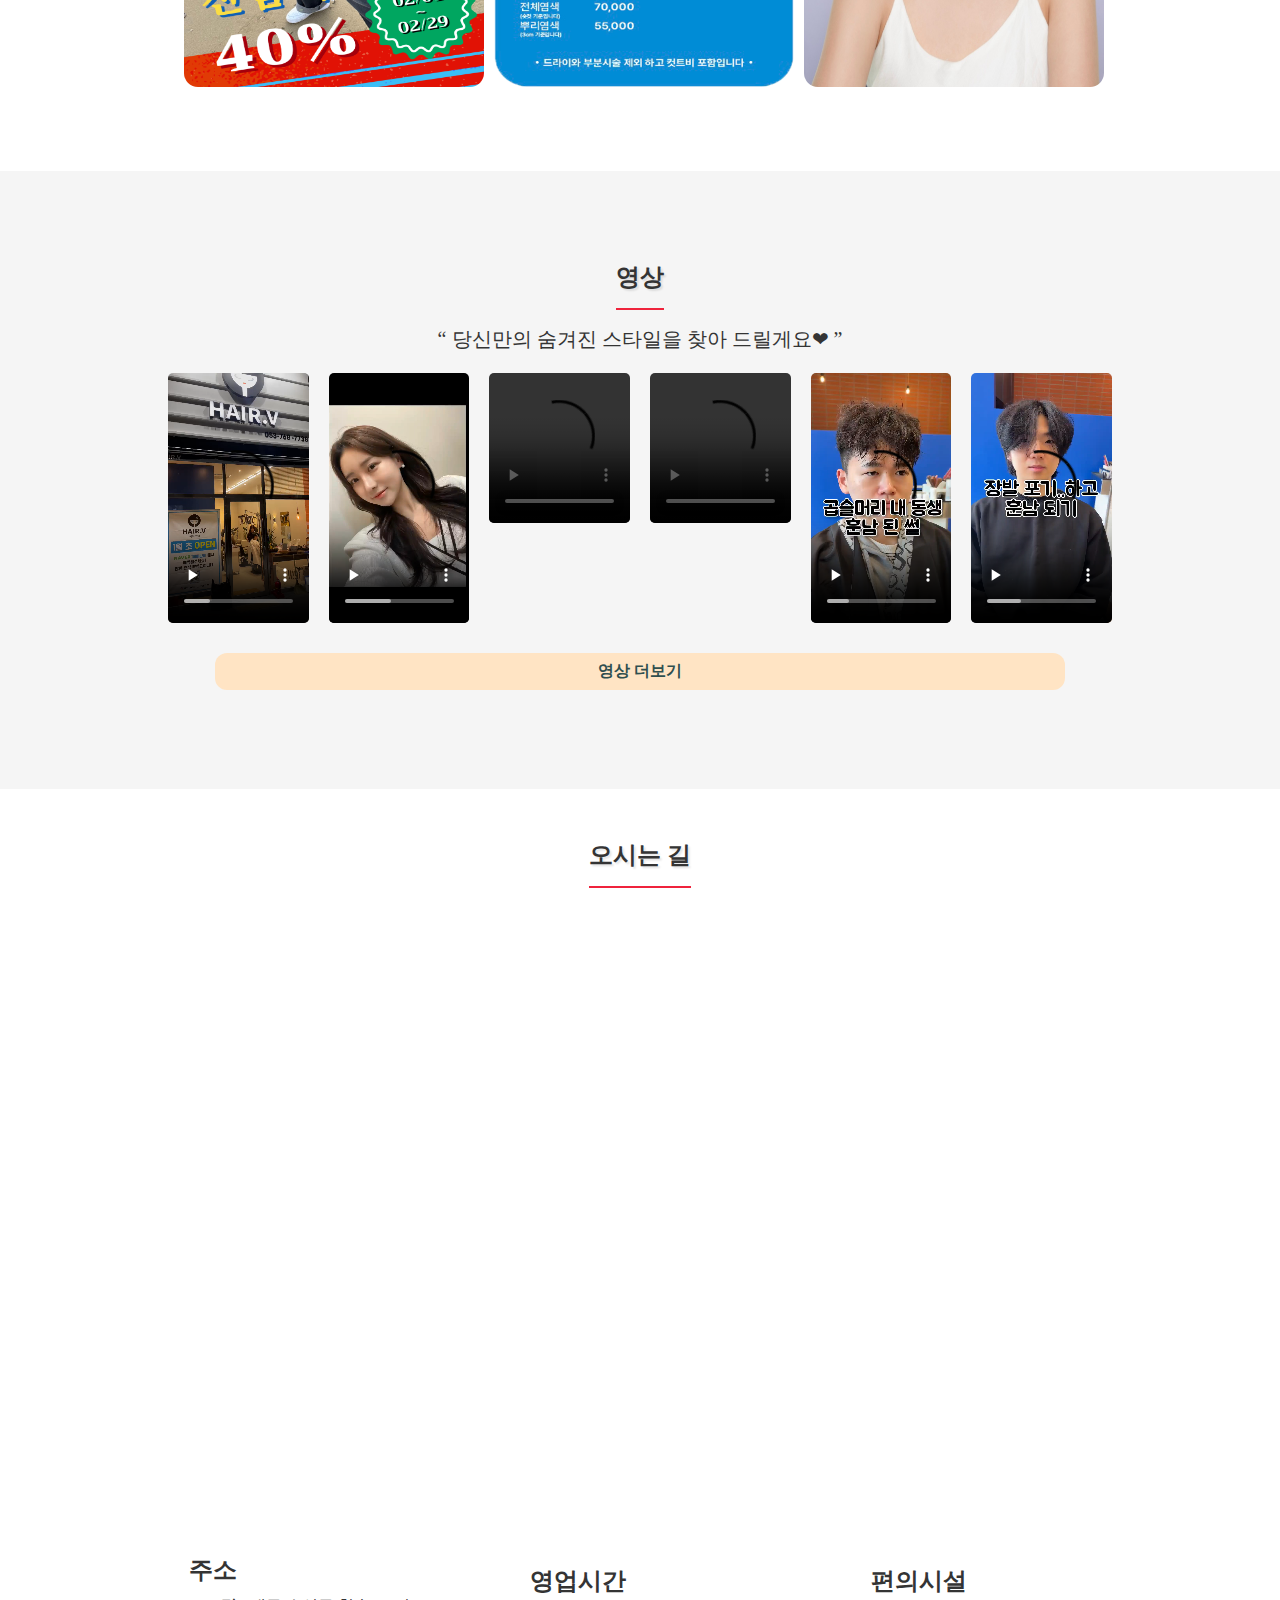
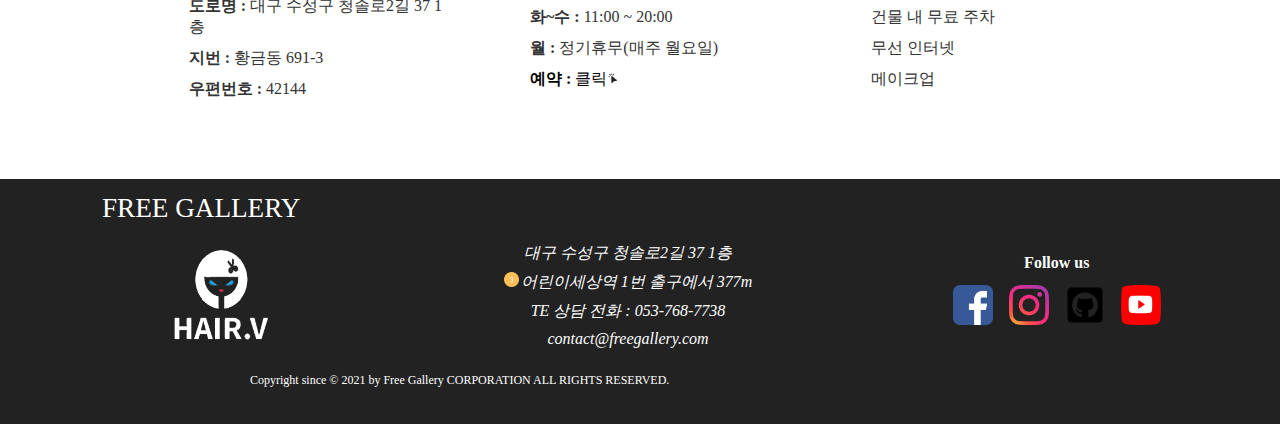
==== commit 2dcc347a: "insta" ====
--- a/index.html
+++ b/index.html
@@ -75,7 +75,7 @@
               </a>
             </div>
             <div class="instatext">
-              <a href="https://www.instagram.com/hair_v.maeum/">
+              <a href="https://www.instagram.com/hair_v__yeccong/">
                 <h1 class="fonts">예원 디자이너</h1>
                 <p class="fonts18">
                   #hair_v__yeccong
--- a/styles.css
+++ b/styles.css
@@ -18,8 +18,8 @@
   background-color: #f5f5f5;
 }
 html.dark {
-  background: #121212;
-  color: #bbb;
+  background: rgb(214,230,245);;
+  color: #343434;
 }
 
 html.dark a {
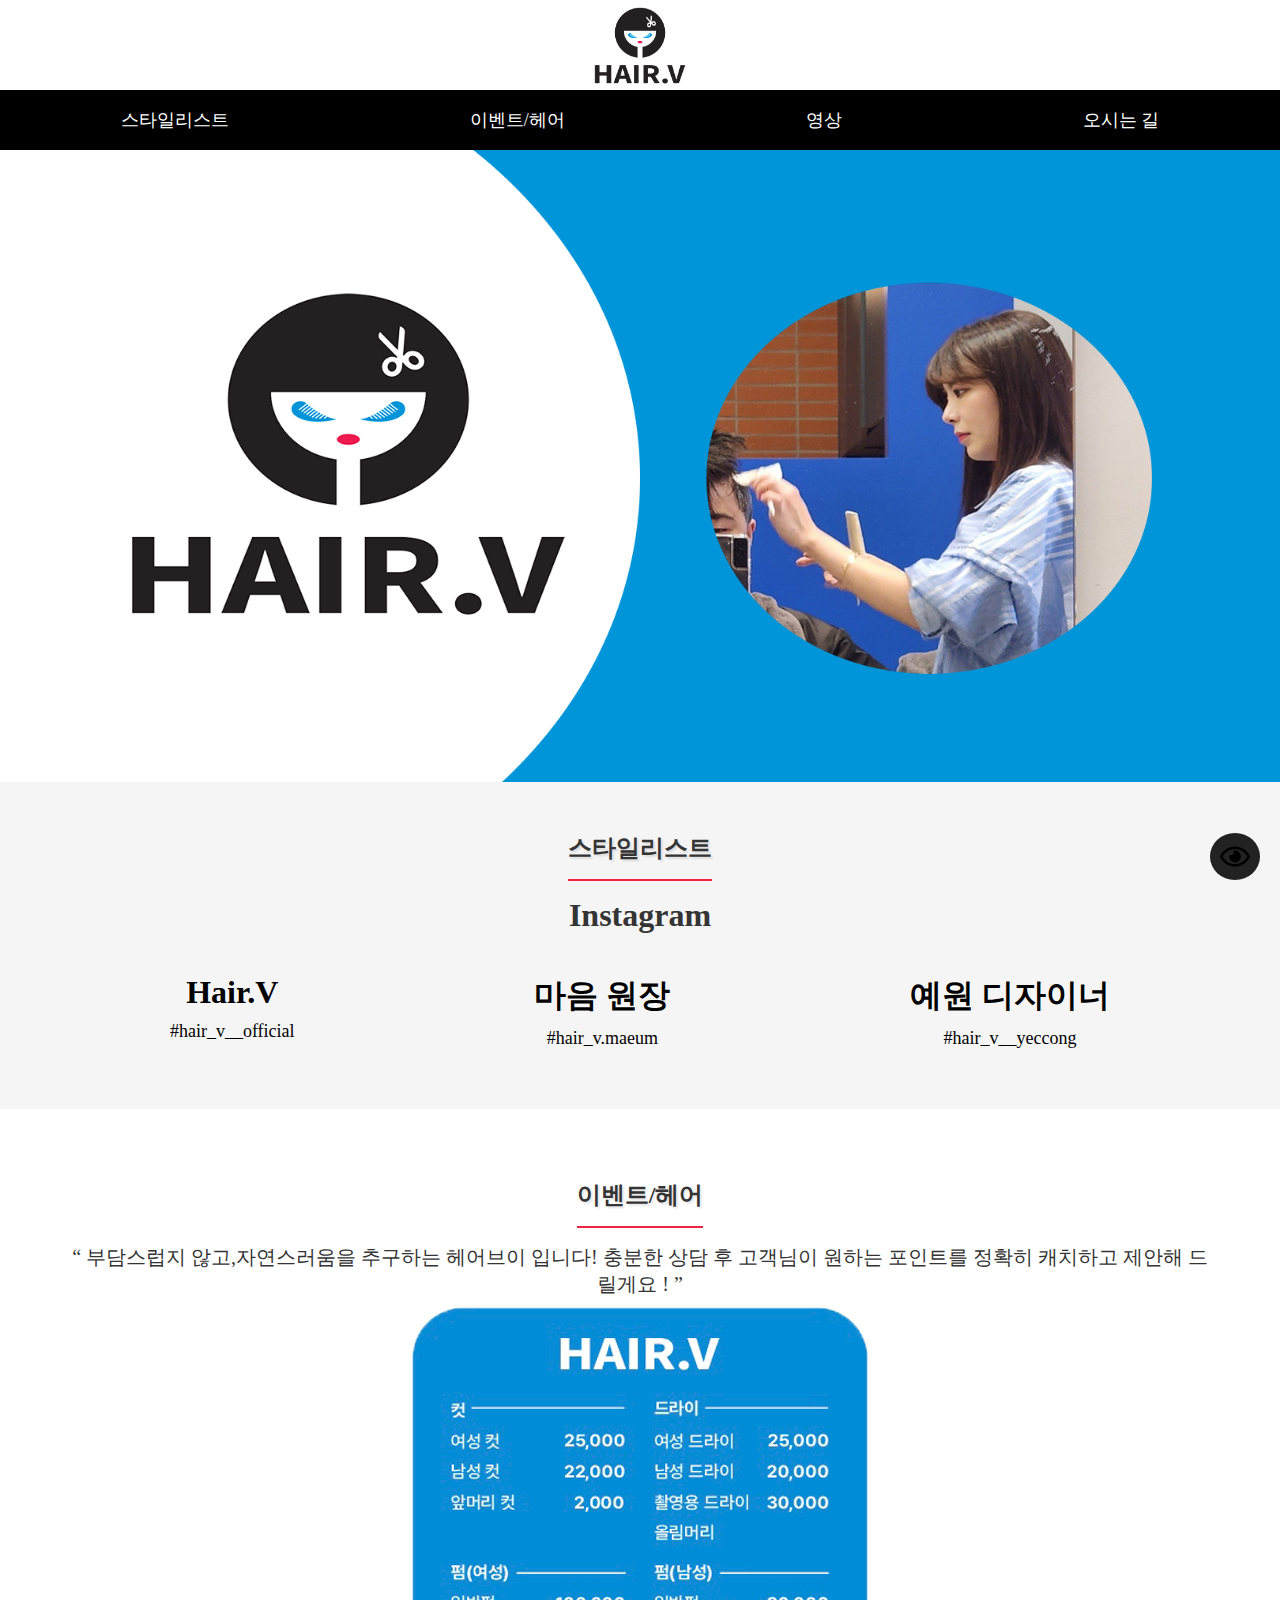
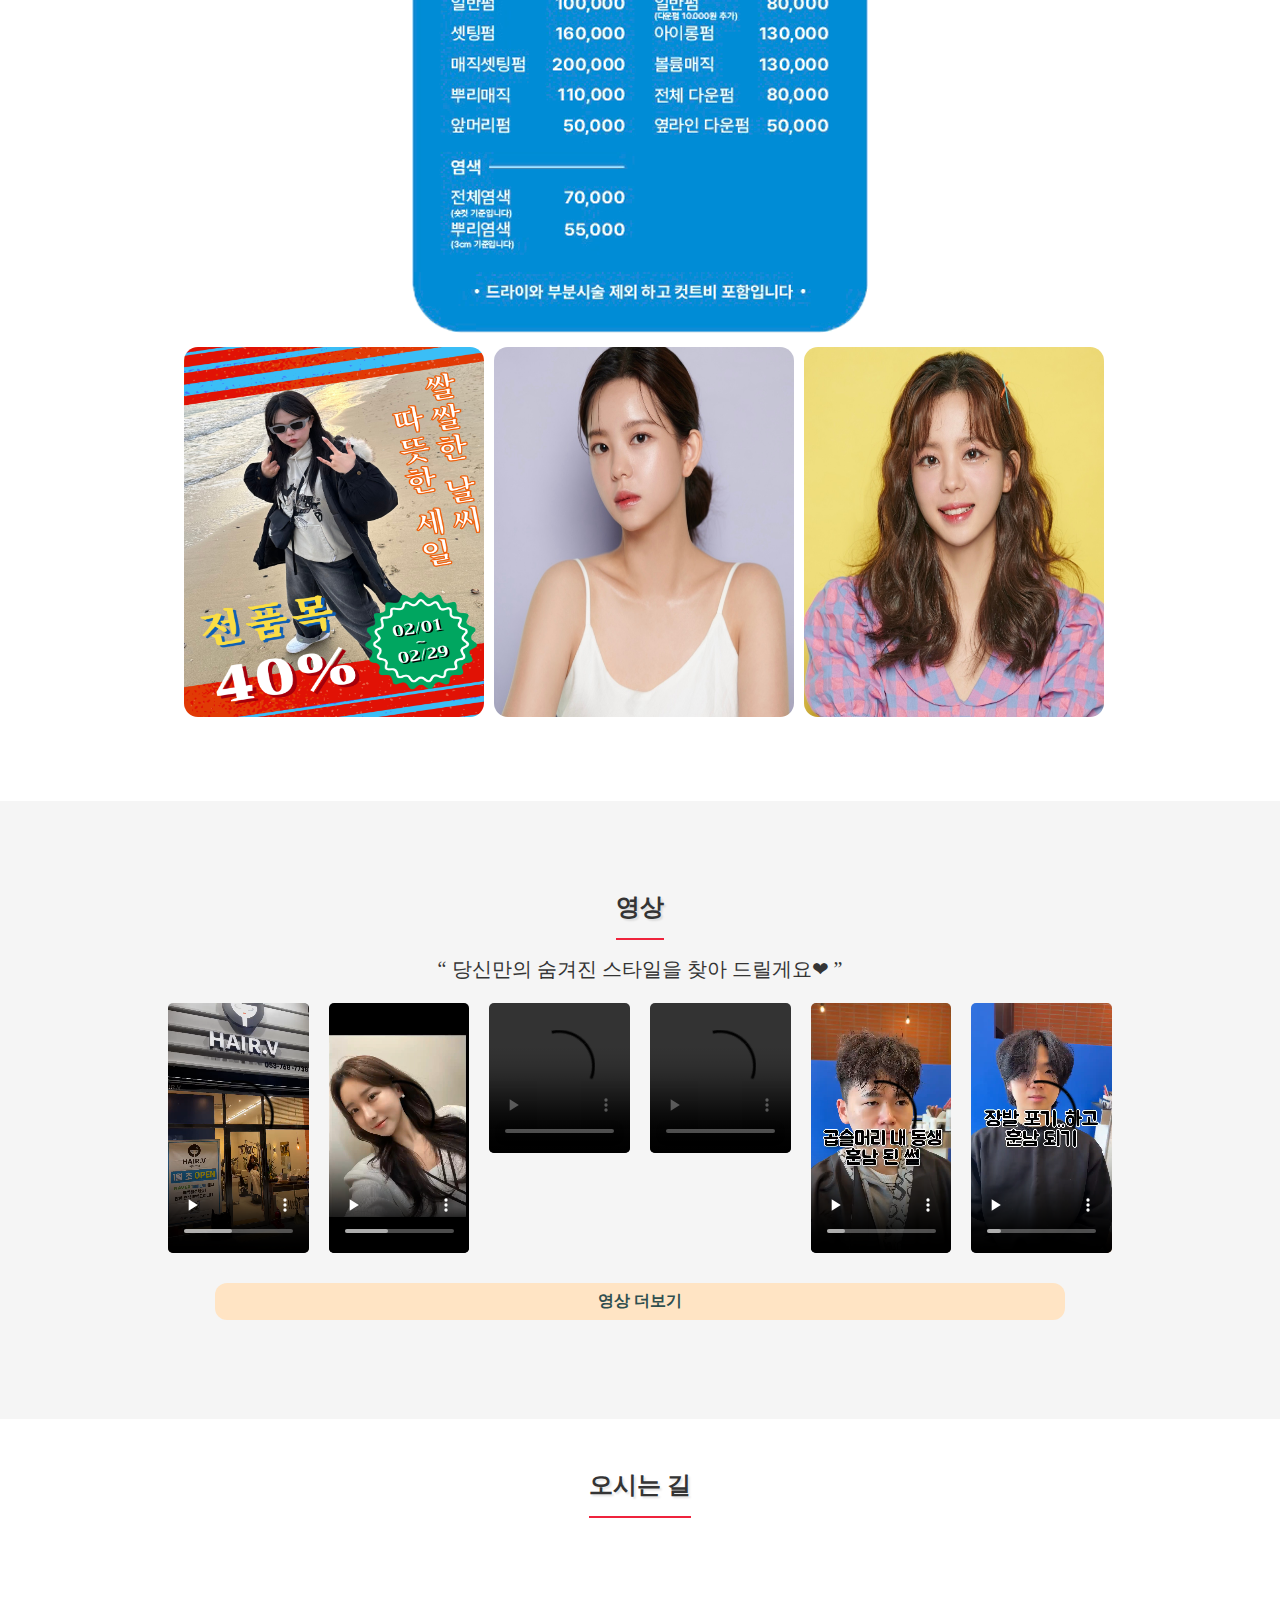
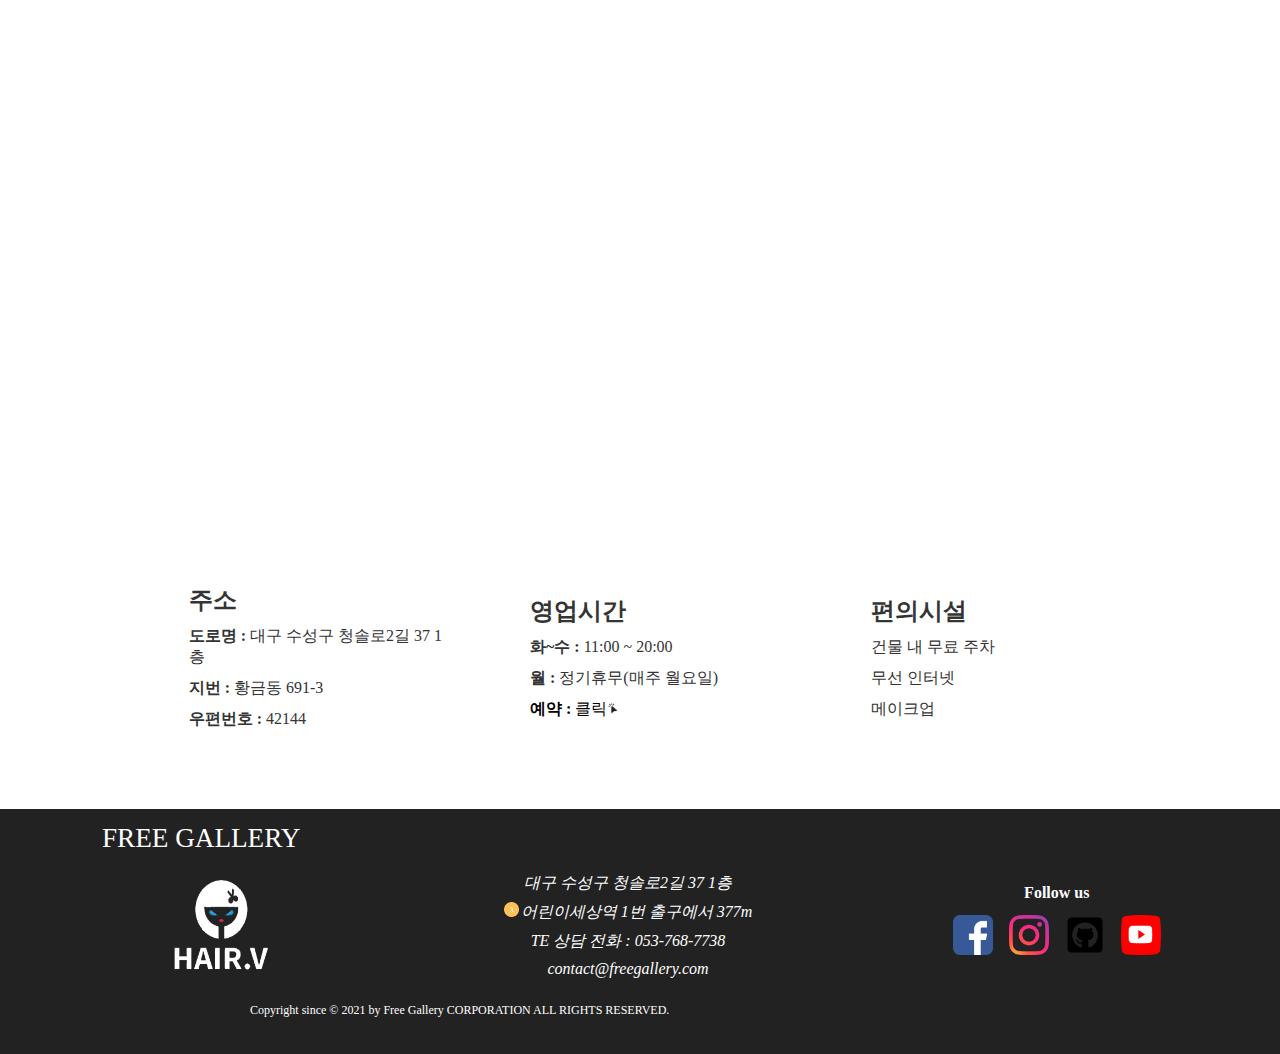
==== commit b62c4d76: "gg" ====
--- a/index.html
+++ b/index.html
@@ -98,6 +98,14 @@
           드릴게요 !
         </q>
       </div>
+      <div class="flex-col">
+        <img
+          src="./image/가격.png"
+          alt="Image 1"
+          onclick="openModal(`./image/가격.jpg`)"
+        />
+        <p class="img-title">헤어브이 가격표</p>
+      </div>
       <div class="image-flex-scrollable" id="imageScroll">
         <div class="image-flex" id="imageFlex">
           <div class="flex-col">
@@ -108,15 +116,6 @@
             />
             <p class="img-title">EVENT 예원디자이너 40%할인 <br>이벤트</p>
           </div>
-          <div class="flex-col">
-            <img
-              src="./image/가격.png"
-              alt="Image 1"
-              onclick="openModal(`./image/가격.jpg`)"
-            />
-            <p class="img-title">헤어브이 가격표</p>
-          </div>
-          
           <div class="flex-col">
             <img
               src="./image/번헤어1.jpg"
--- a/styles.css
+++ b/styles.css
@@ -343,7 +343,7 @@
 
 .videogrid {
   display: grid;
-  grid-template-columns: repeat(3, 1fr); /* 변경된 부분: 한 행에 2개의 열 */
+  grid-template-columns: repeat(2, 1fr); /* 변경된 부분: 한 행에 2개의 열 */
   grid-gap: 10px;
   margin-top: 20px;
   width: 100%; /* 변경된 부분: 100%로 설정 */
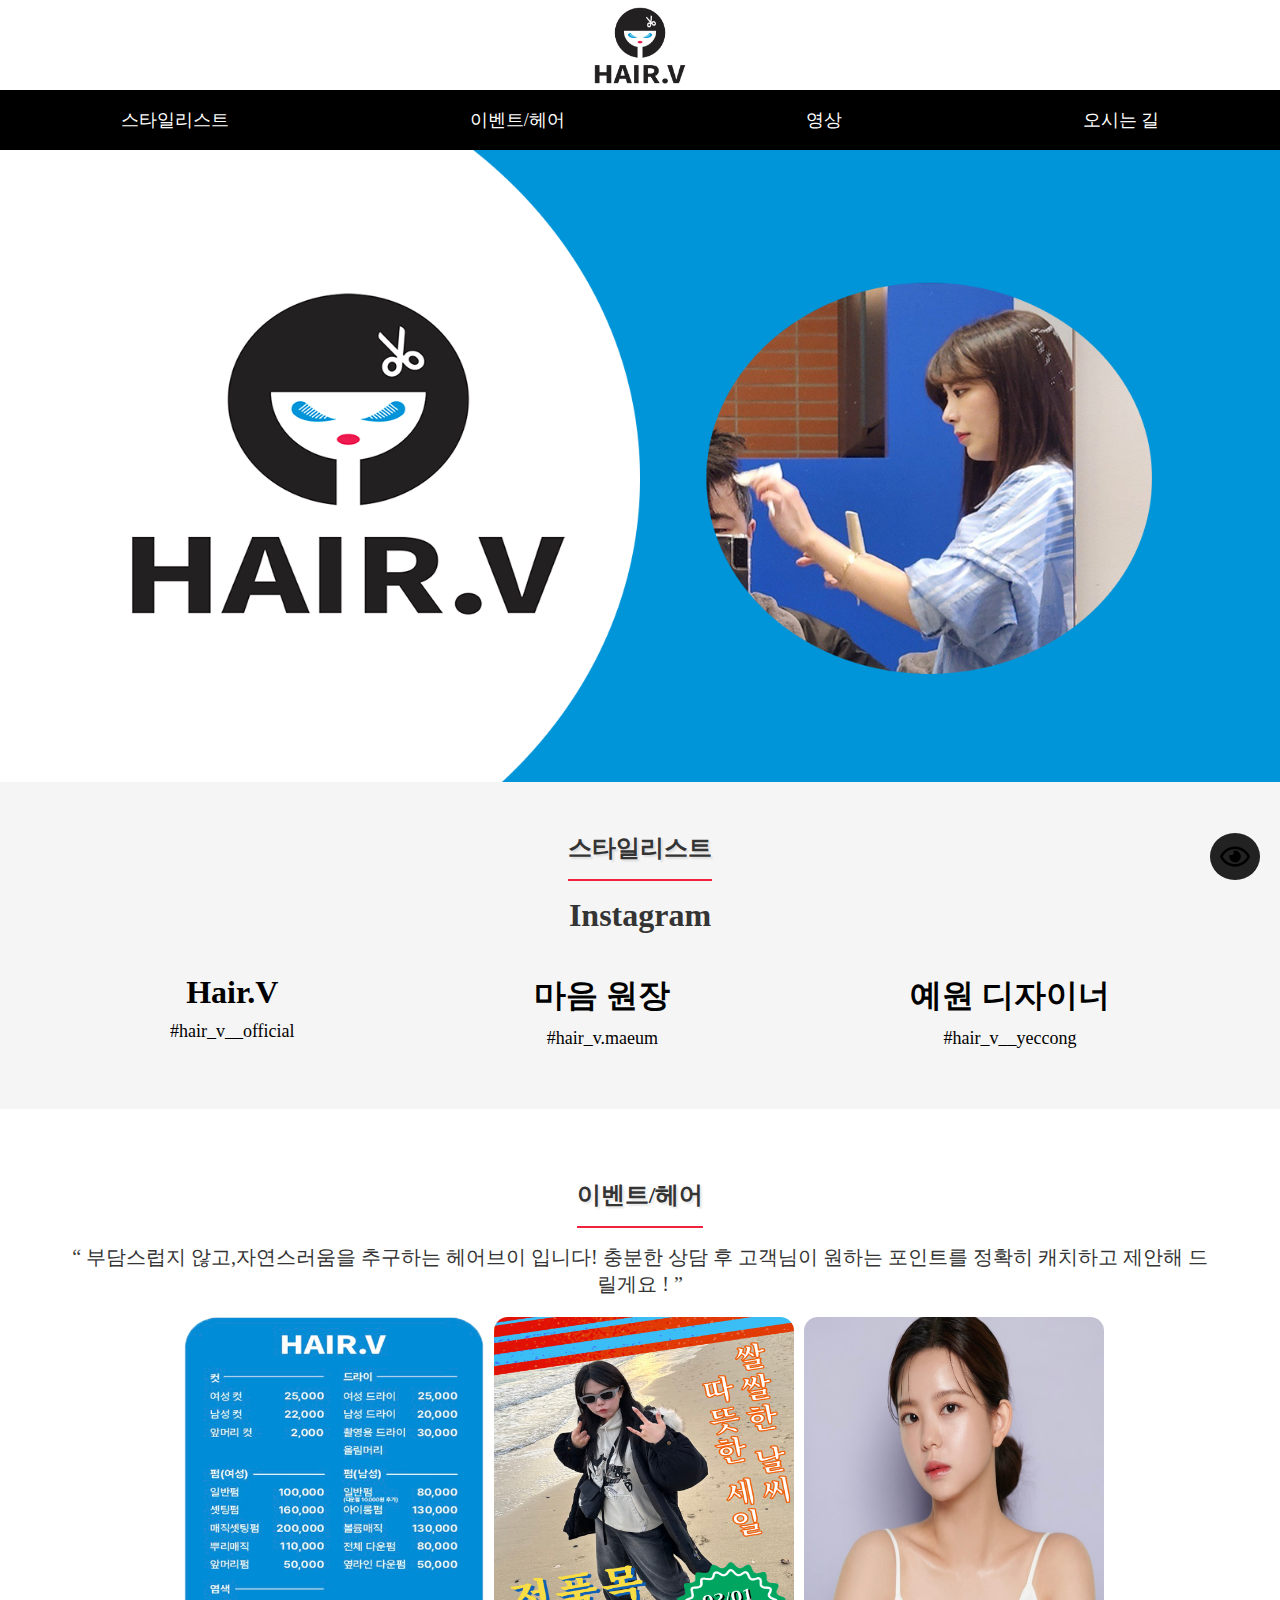
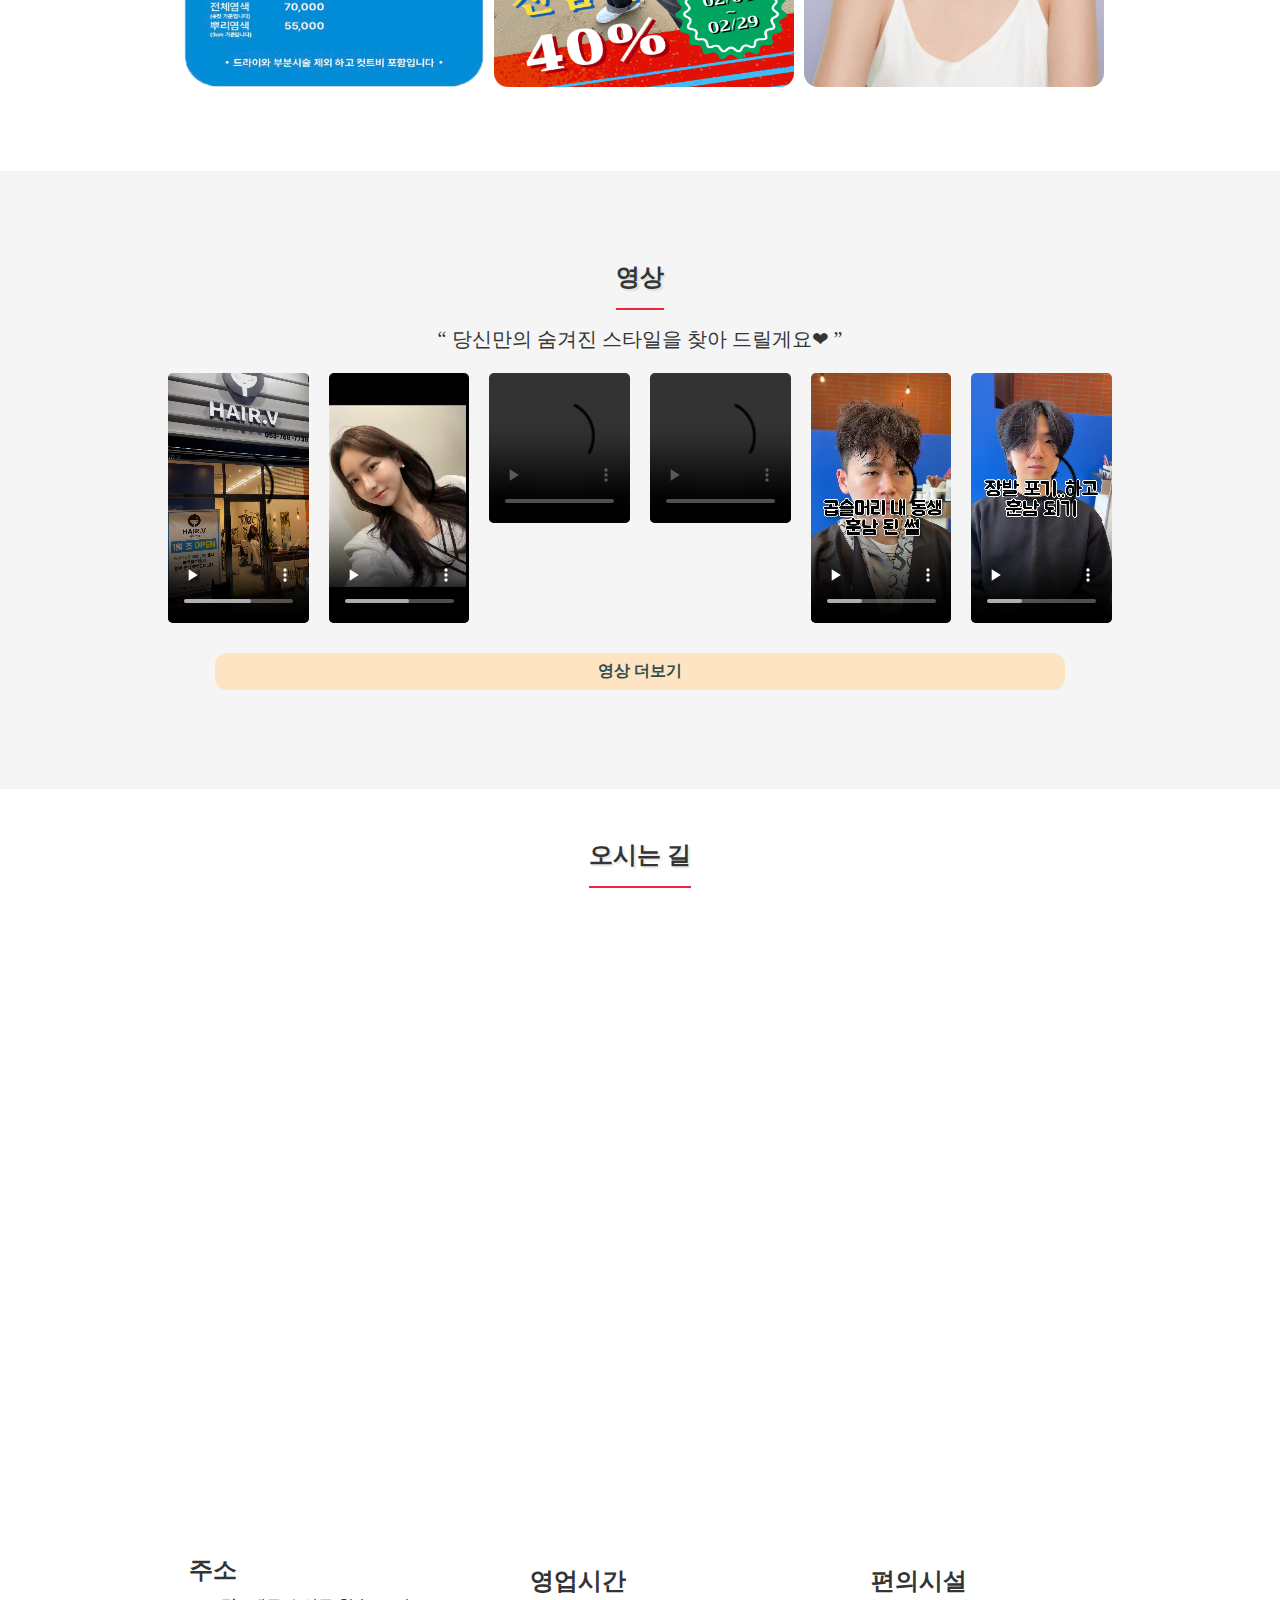
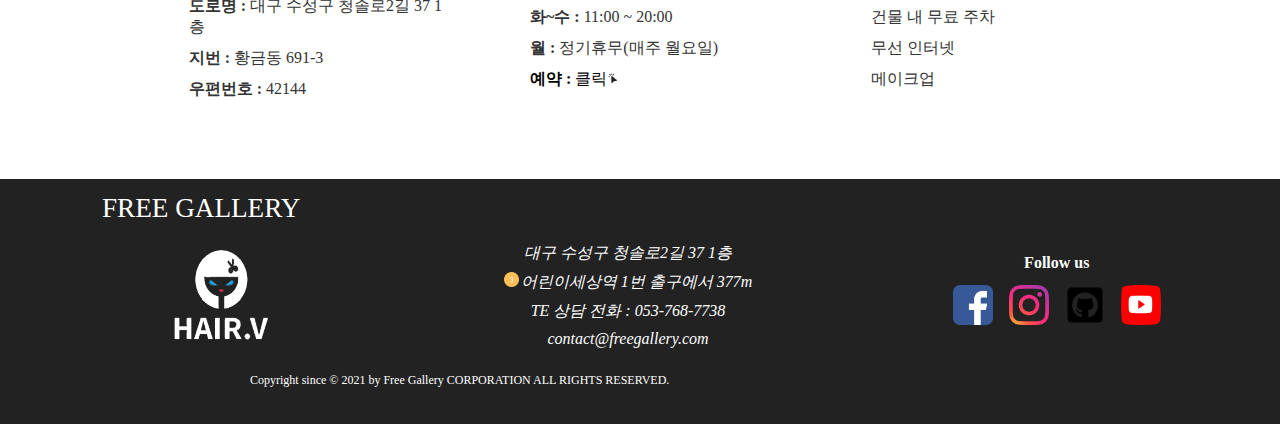
==== commit 955e72ef: "ee" ====
--- a/index.html
+++ b/index.html
@@ -98,16 +98,16 @@
           드릴게요 !
         </q>
       </div>
-      <div class="flex-col">
-        <img
-          src="./image/가격.png"
-          alt="Image 1"
-          onclick="openModal(`./image/가격.jpg`)"
-        />
-        <p class="img-title">헤어브이 가격표</p>
-      </div>
       <div class="image-flex-scrollable" id="imageScroll">
         <div class="image-flex" id="imageFlex">
+          <div class="flex-col">
+            <img
+              src="./image/가격.png"
+              alt="Image 1"
+              onclick="openModal(`./image/가격.jpg`)"
+            />
+            <p class="img-title">헤어브이 가격표</p>
+          </div>
           <div class="flex-col">
             <img
               src="./image/이벤트.png"
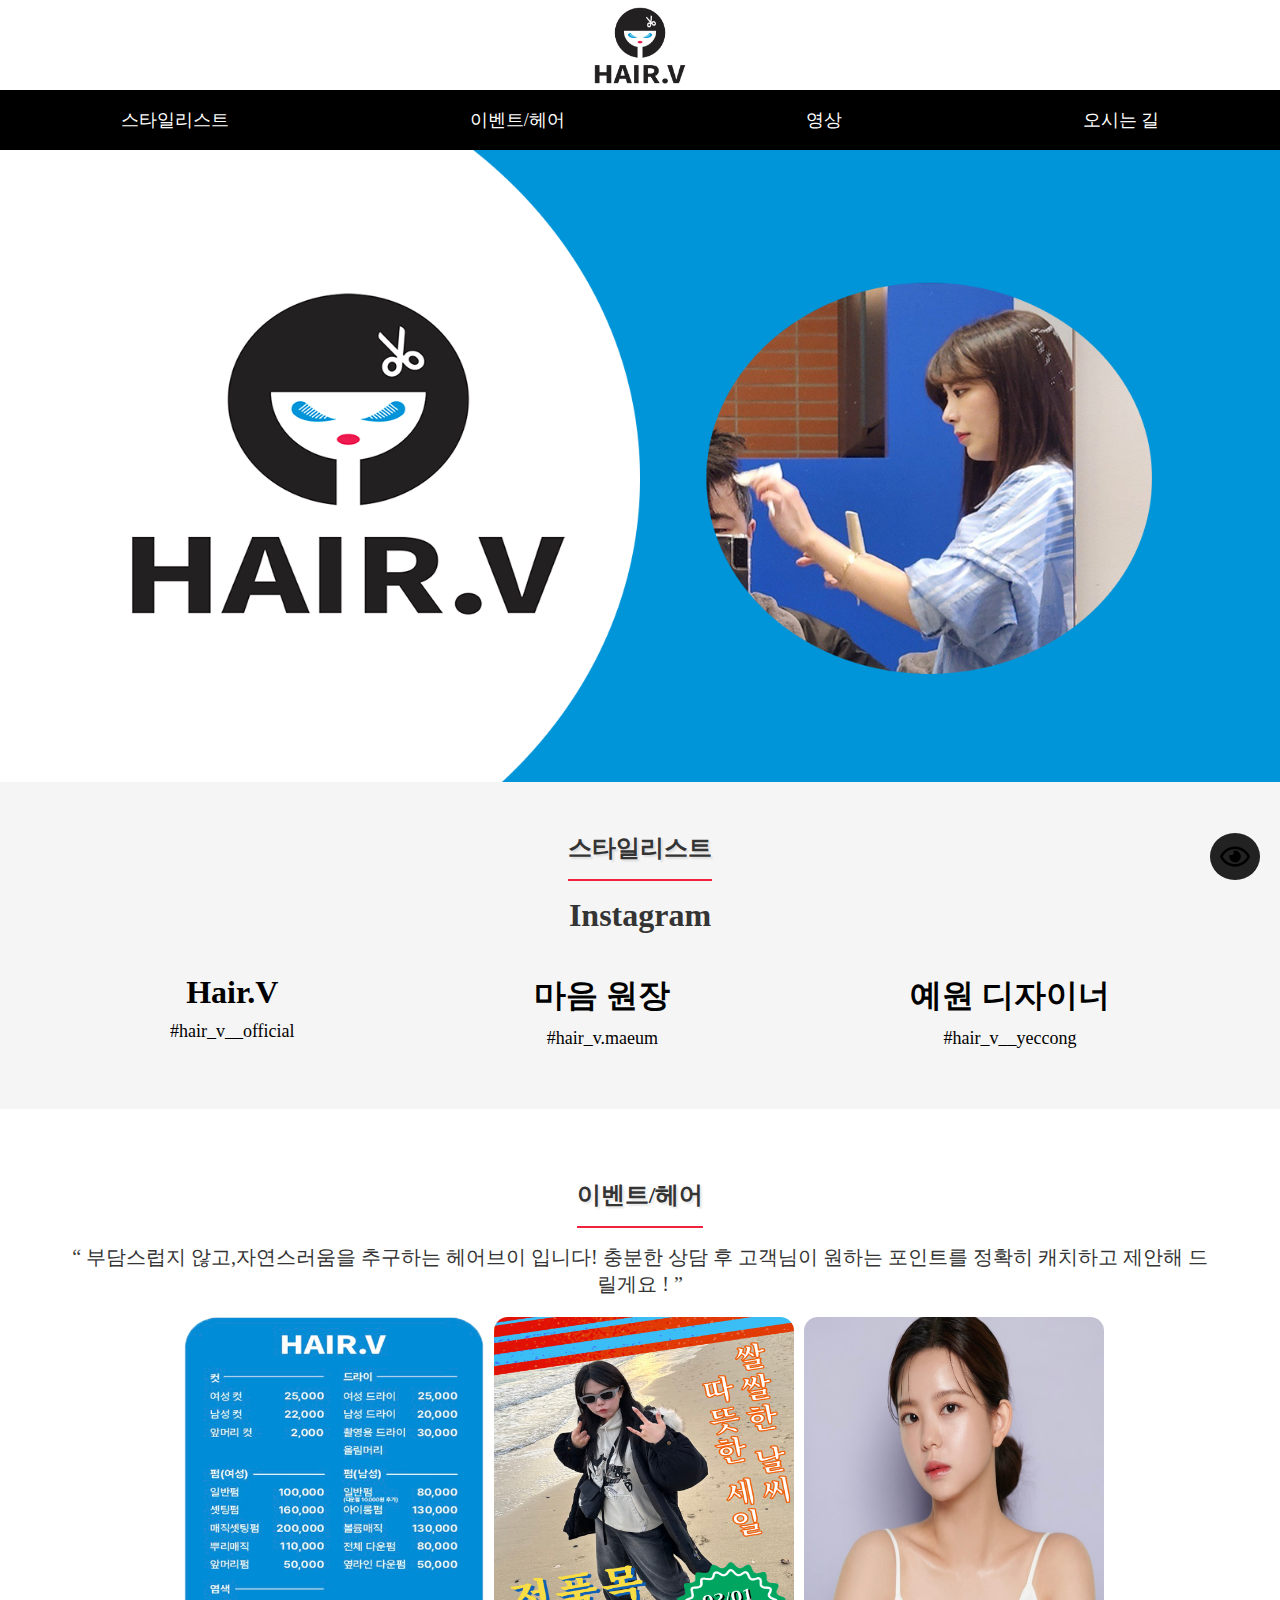
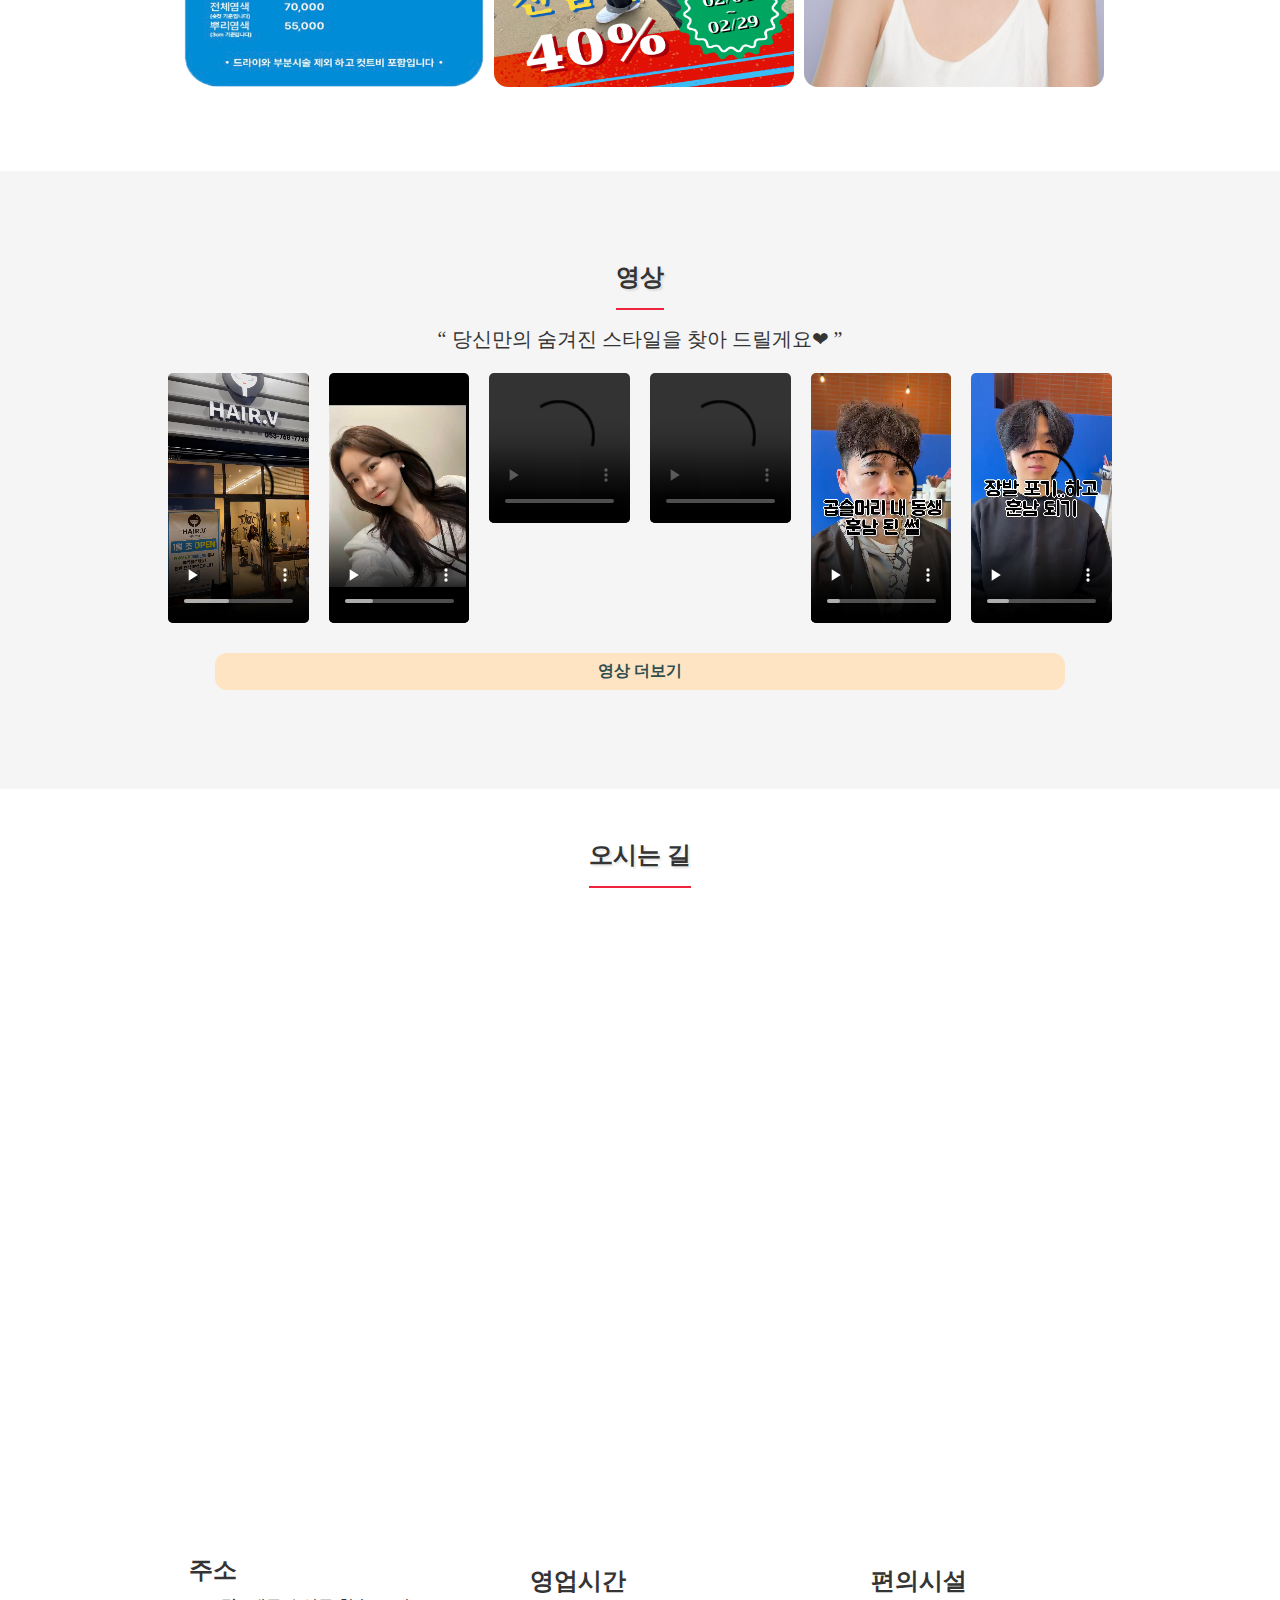
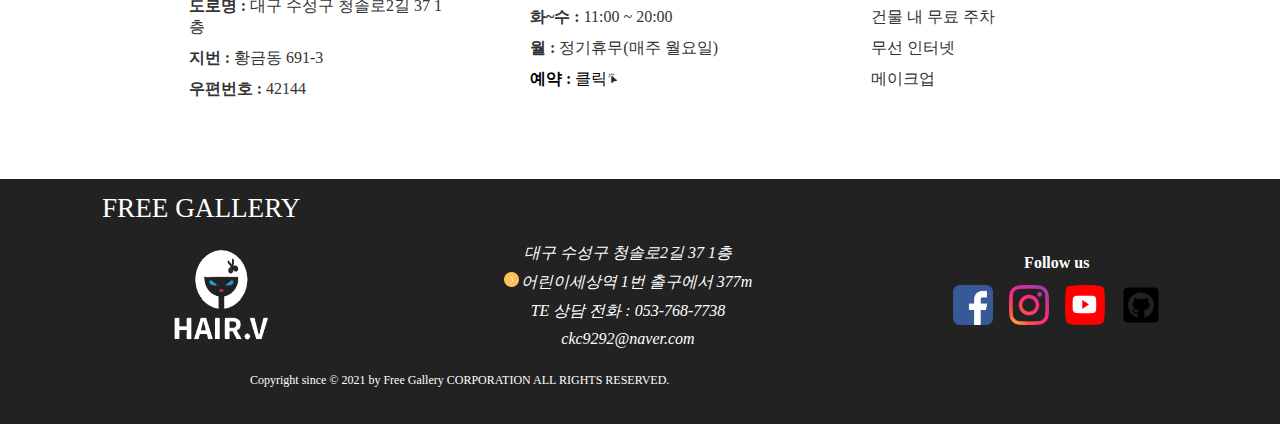
==== commit 73d3a5ad: "email" ====
--- a/index.html
+++ b/index.html
@@ -415,7 +415,7 @@
           >
           <span class="fonts"
             ><a class="address__link"  href="mailto:gksmsla92@g.yju.ac.kr"
-              >contact@freegallery.com</a
+              >ckc9292@naver.com</a
             ></span
           >
         </address>
@@ -426,20 +426,20 @@
               ><span class="a11yHidden"
                 ><img src="./image/facebook.png" alt="" /></span
             ></a>
-            <a href="#Instagram"
+            <a href="https://www.instagram.com/hair_v__official/"
               ><span class="a11yHidden"
                 ><img src="./image/instagram.png" alt="" /></span
               ><i id="Instagram" class="fab fa-instagram"></i
+            ></a>
+            <a href="#Youtube"
+              ><span class="a11yHidden"
+                ><img src="./image/youtube.png" alt="" /></span
+              ><i id="Youtube" class="fab fa-youtube"></i
             ></a>
             <a href="#Github"
               ><span class="a11yHidden"
                 ><img src="./image/github.png" alt="" /></span
               ><i id="Github" class="fab fa-github"></i
-            ></a>
-            <a href="#Youtube"
-              ><span class="a11yHidden"
-                ><img src="./image/youtube.png" alt="" /></span
-              ><i id="Youtube" class="fab fa-youtube"></i
             ></a>
           </div>
         </div>
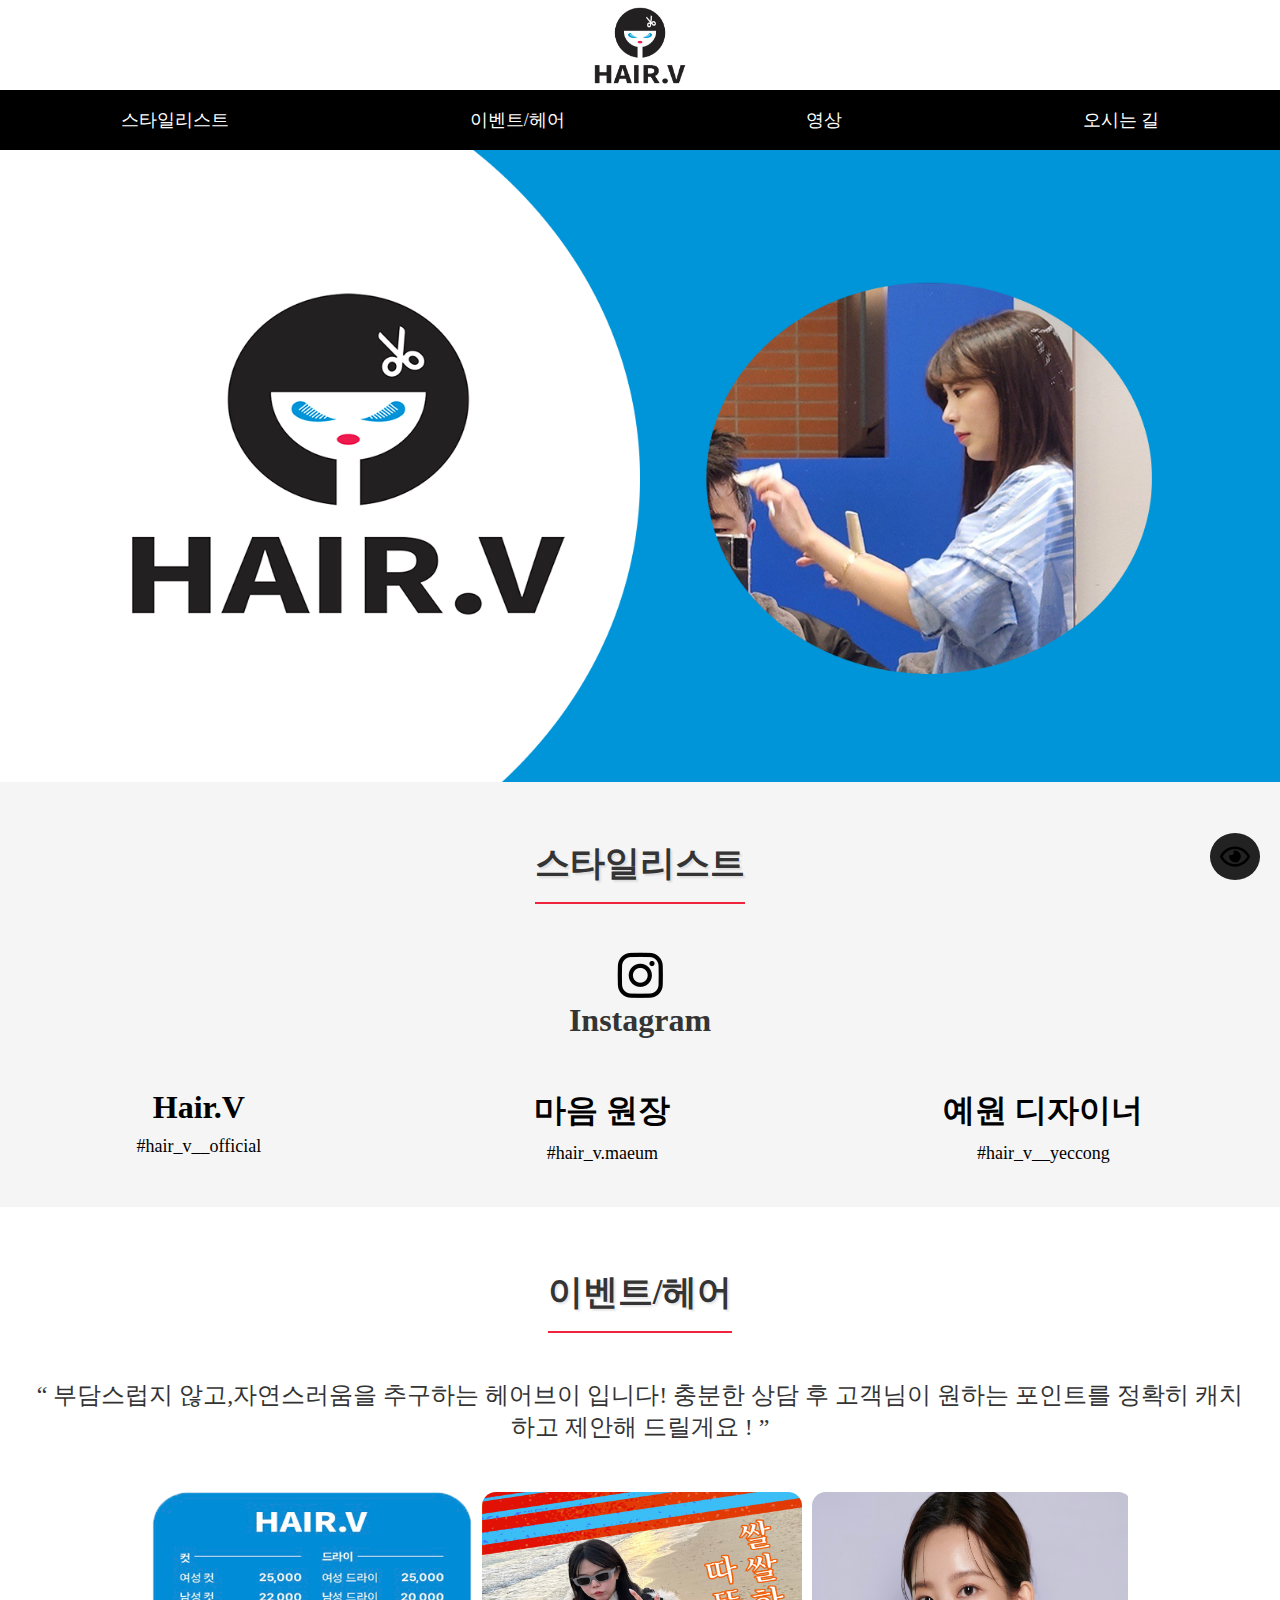
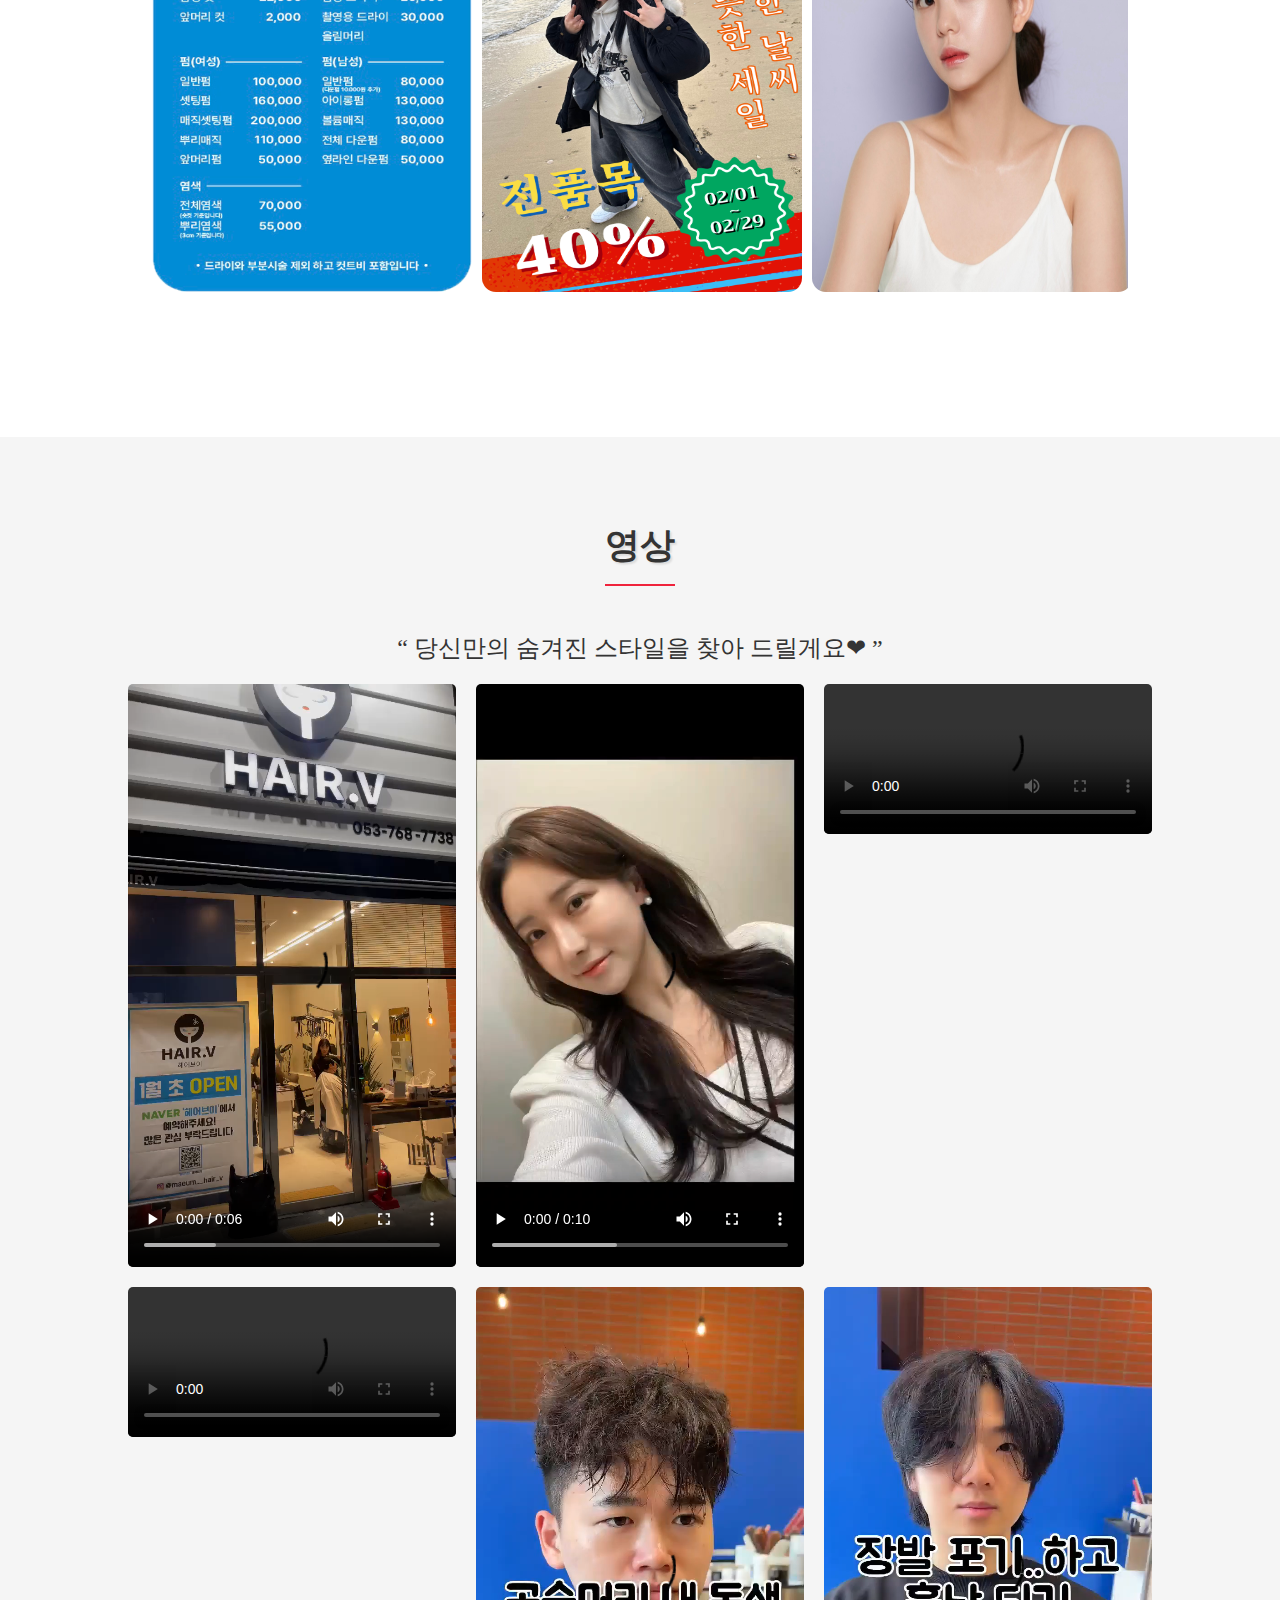
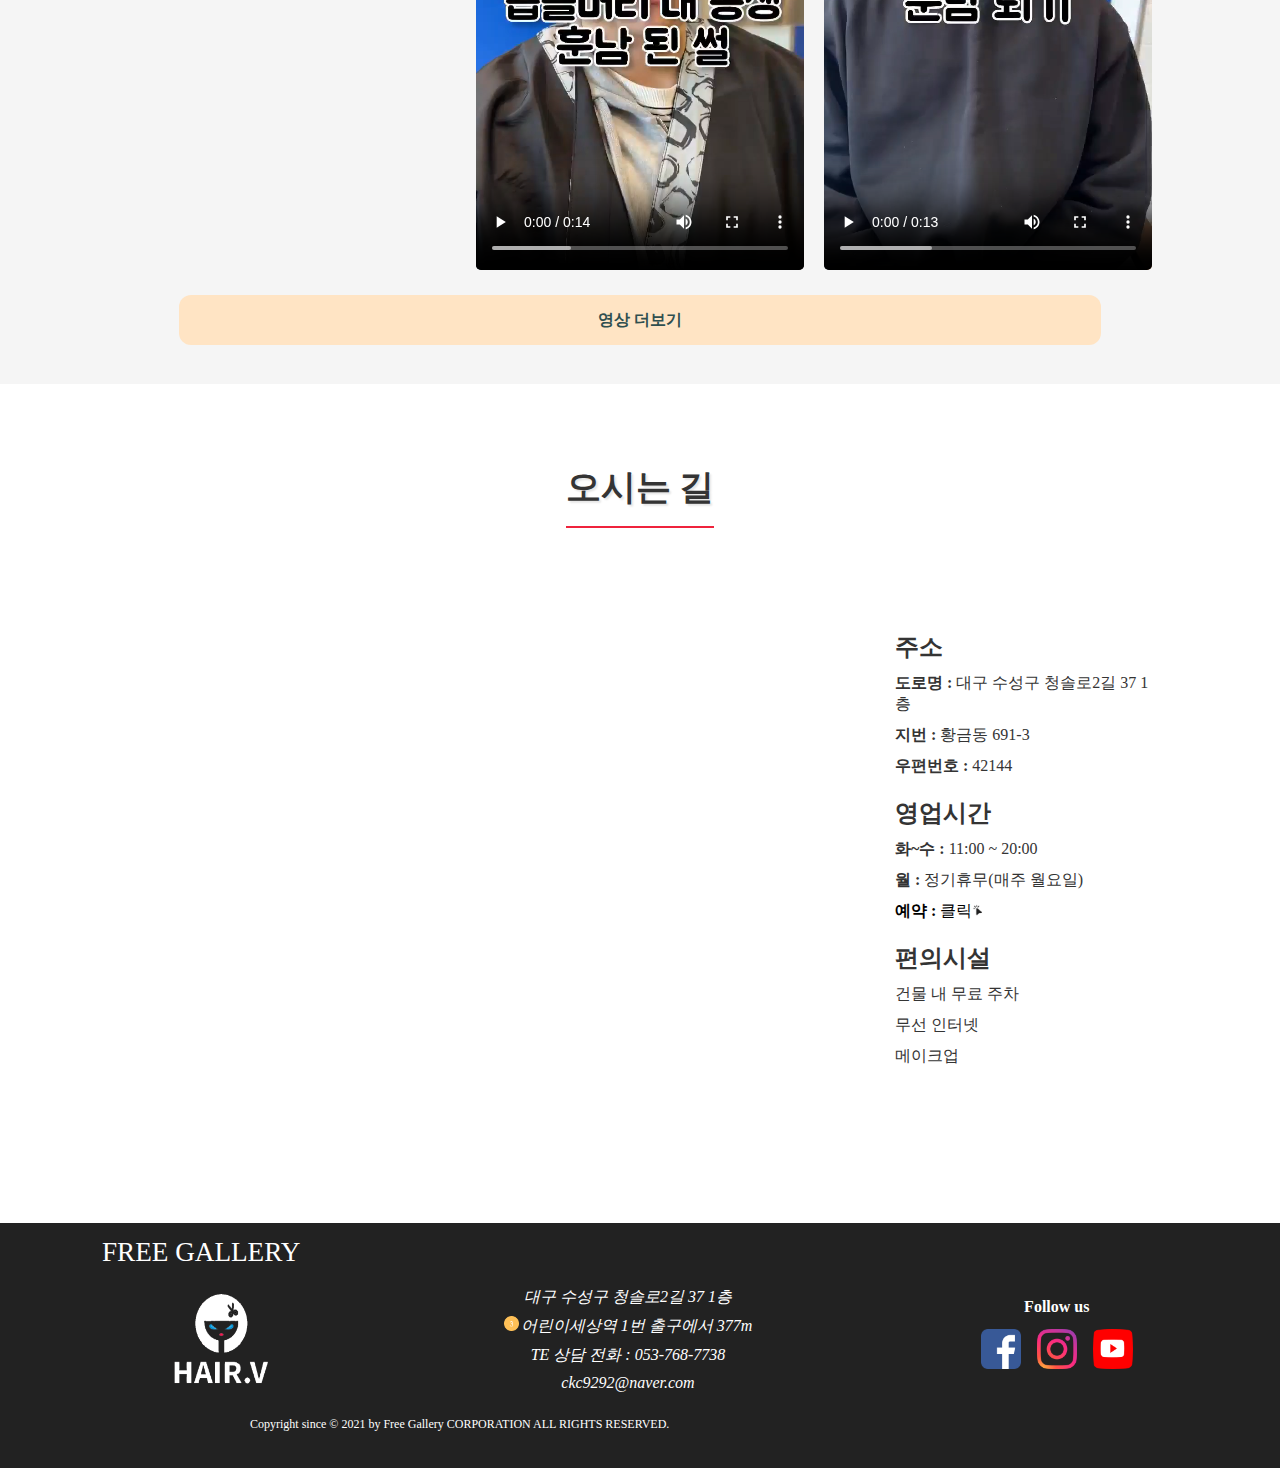
==== commit 1a7090ea: "20240216" ====
--- a/index.html
+++ b/index.html
@@ -56,7 +56,11 @@
           <h2 class="imgheading headAnimation headingAnimation">
             <span class="imgheading--line" tabindex="0">스타일리스트</span>
           </h2>
+          <div class="paddings">
+            <img src="./image/instagram logo.png" alt="">
           <h1 tabindex="0">Instagram</h1>
+        </div>
+        
           <div class="insta">
             <div class="instatext">
               <a href="https://www.instagram.com/hair_v__official/">
@@ -92,11 +96,13 @@
         <h2 class="imgheading headAnimation headingAnimation">
           <span class="imgheading--line" tabindex="0">이벤트/헤어</span>
         </h2>
-        <q tabindex="0" class="fonts20">
-          부담스럽지 않고,자연스러움을 추구하는 헤어브이 입니다!
-          충분한 상담 후 고객님이 원하는 포인트를 정확히 캐치하고 제안해
-          드릴게요 !
-        </q>
+        <div class="paddings">
+          <q tabindex="0" class="fonts20">
+            부담스럽지 않고,자연스러움을 추구하는 헤어브이 입니다!
+            충분한 상담 후 고객님이 원하는 포인트를 정확히 캐치하고 제안해
+            드릴게요 !
+          </q>
+      </div>
       </div>
       <div class="image-flex-scrollable" id="imageScroll">
         <div class="image-flex" id="imageFlex">
@@ -272,9 +278,11 @@
           <h2 class="imgheading headAnimation headingAnimation">
             <span class="imgheading--line" tabindex="0">영상</span>
           </h2>
-          <q tabindex="0" class="fonts20">
-            당신만의 숨겨진 스타일을 찾아 드릴게요❤
-          </q>
+          <div class="paddings">
+            <q tabindex="0" class="fonts20">
+              당신만의 숨겨진 스타일을 찾아 드릴게요❤
+            </q>
+          </div>
           <div class="videogrid" id="videoGrid">
             <video class="shorts-video" controls>
               <source src="./video/메인.mp4" type="video/mp4" />
@@ -317,6 +325,18 @@
             </video>
             <video class="shorts-video" controls>
               <source src="./video/헤어브이영상12.mp4" type="video/mp4" />
+            </video>
+            <video class="shorts-video" controls>
+              <source src="./video/헤어브이영상13.mp4" type="video/mp4" />
+            </video>
+            <video class="shorts-video" controls>
+              <source src="./video/헤어브이영상13.mp4" type="video/mp4" />
+            </video>
+            <video class="shorts-video" controls>
+              <source src="./video/헤어브이영상13.mp4" type="video/mp4" />
+            </video>
+            <video class="shorts-video" controls>
+              <source src="./video/헤어브이영상13.mp4" type="video/mp4" />
             </video>
             <video class="shorts-video" controls>
               <source src="./video/헤어브이영상13.mp4" type="video/mp4" />
@@ -338,27 +358,30 @@
         <h2 class="imgheading headAnimation headingAnimation">
           <span class="imgheading--line" tabindex="0">오시는 길</span>
         </h2>
-        <div id="map"></div>
-        <div class="maptextflex">
-          <div class="maptext">
-            <h2 class="fonts">주소</h2>
-            <span class="fonts"> <b>도로명 :</b>  대구 수성구 청솔로2길 37 1층</span>
-            <span class="fonts"> <b>지번 :</b> 황금동 691-3</span>
-            <span class="fonts"> <b>우편번호 :</b> 42144</span>
-          </div>
-          <div class="maptext">
-            <h2 class="fonts">영업시간</h2>
-            <span class="fonts"> <b>화~수 :</b> 11:00 ~ 20:00</span>
-            <span class="fonts"> <b>월 :</b> 정기휴무(매주 월요일)</span>
-            <span class="fonts" style="color: #000;"><a href="https://map.naver.com/p/entry/place/1511330395?c=15.00,0,0,0,dh"><b>예약 :</b> 클릭<img style="width: 12px;" src="./image/click.png" alt=""></span></a>
-          </div> 
-          <div class="maptext">
-            <h2 class="fonts">편의시설</h2>
-            <span class="fonts"> 건물 내 무료 주차</span>
-            <span class="fonts"> 무선 인터넷 </span>
-            <span class="fonts">  메이크업</span>
-          </div>
-      </div>
+          
+            <div class="maps">
+              <div id="map"></div>
+              <div class="maptextflex">
+              <div class="maptext">
+                <h2 class="fonts">주소</h2>
+                <span class="fonts"> <b>도로명 :</b>  대구 수성구 청솔로2길 37 1층</span>
+                <span class="fonts"> <b>지번 :</b> 황금동 691-3</span>
+                <span class="fonts"> <b>우편번호 :</b> 42144</span>
+              </div>
+              <div class="maptext">
+                <h2 class="fonts">영업시간</h2>
+                <span class="fonts"> <b>화~수 :</b> 11:00 ~ 20:00</span>
+                <span class="fonts"> <b>월 :</b> 정기휴무(매주 월요일)</span>
+                <span class="fonts" style="color: #000;"><a href="https://map.naver.com/p/entry/place/1511330395?c=15.00,0,0,0,dh"><b>예약 :</b> 클릭<img style="width: 12px;" src="./image/click.png" alt=""></span></a>
+              </div> 
+              <div class="maptext">
+                <h2 class="fonts">편의시설</h2>
+                <span class="fonts"> 건물 내 무료 주차</span>
+                <span class="fonts"> 무선 인터넷 </span>
+                <span class="fonts">  메이크업</span>
+              </div>
+            </div>
+            </div>
       </div>
     </div>
     <!-- <section class="reviews">
@@ -436,11 +459,6 @@
                 ><img src="./image/youtube.png" alt="" /></span
               ><i id="Youtube" class="fab fa-youtube"></i
             ></a>
-            <a href="#Github"
-              ><span class="a11yHidden"
-                ><img src="./image/github.png" alt="" /></span
-              ><i id="Github" class="fab fa-github"></i
-            ></a>
           </div>
         </div>
         <small class="footer-copyright"
--- a/styles.css
+++ b/styles.css
@@ -16,9 +16,10 @@
 }
 .bg {
   background-color: #f5f5f5;
+  
 }
 html.dark {
-  background: rgb(214,230,245);;
+  background: rgb(214, 230, 245);
   color: #343434;
 }
 
@@ -50,8 +51,6 @@
 .scrolled #logohead {
   transform: translateY(-100%);
 }
-
-
 
 header nav input#toggle_menu_btn {
   /*모바일 모드에서 토글버튼 숨김 */
@@ -72,26 +71,23 @@
   top: 70px;
 }
 
-header nav input#toggle_menu_btn:checked ~ label#toggle img {
-  transform: rotate(90deg); /* 이미지도 45도 회전시킴 */
-}
+/* header nav input#toggle_menu_btn:checked ~ label#toggle img {
+  transform: rotate(90deg); 이미지도 45도 회전시킴
+} */
 header nav ul#toggle_menu li {
   border-bottom: 1px solid #576979;
-  text-align:start;
+  text-align: start;
   padding: 15px;
   overflow: hidden;
   background-color: #222;
-
-}
-#toggle_menu a{
+}
+#toggle_menu a {
   color: #fff;
-  
 }
 
 #toggle_menu a:hover {
   color: #007bff; /* 호버 시의 색상 변경 */
   border-bottom: #007bff;
-
 }
 #toggle_menu a:hover::after {
   content: "";
@@ -111,11 +107,11 @@
 header nav label#toggle img {
   transition: transform 0.5s; /* 이미지에 대한 변형 트랜지션 추가 */
 }
-.nav_img{
+.nav_img {
   color: #fff;
 }
 section {
-  padding: 50px;
+  /* padding: 50px; */
   text-align: center;
 }
 .header-container {
@@ -182,15 +178,20 @@
   flex-direction: column;
   justify-content: center;
   align-items: center;
-}
-.instatext{
+  padding-top: 40px;
+}
+.instatext {
   padding: 10px;
 }
 .title {
   width: 100%;
-  height: auto;
+  height: 350px;
   overflow: hidden;
-  
+  display: flex;
+    justify-content: center;
+    align-items: stretch;
+    flex-direction: column;
+
 }
 .title h1 {
   margin-bottom: 10px;
@@ -203,19 +204,18 @@
   flex-wrap: wrap;
 }
 
-
-
 /* 이미지 */
 .voice {
   display: flex;
   flex-direction: column;
   justify-content: center;
   align-items: center;
+  height: 650px;
 }
 
 .imgcontainer {
   width: 100%;
-
+  padding-top: 35px;
   overflow: hidden;
   margin-bottom: 9px;
 }
@@ -242,7 +242,7 @@
 .image-flex-scrollable {
   overflow-x: scroll;
   width: 600px;
-  max-width: 80%;
+  max-width: 90%;
   padding: 10px;
   -webkit-overflow-scrolling: touch;
   position: relative;
@@ -251,8 +251,8 @@
   display: flex;
 }
 .image-flex img {
-  width: 300px;
-  height: 300px;
+  width: 320px;
+  height: 350px;
   border-radius: 10px;
   margin-right: 20px;
   cursor: pointer;
@@ -272,8 +272,9 @@
   background-color: rgba(255, 255, 255, 0.9);
   padding: 15px; /* Increased padding for better readability */
   transition: opacity 0.3s ease, padding 0.3s ease; /* Added padding transition */
-  font-family: 'NIXGONM-Vb';
-  src: url('https://cdn.jsdelivr.net/gh/projectnoonnu/noonfonts_six@1.2/NIXGONM-Vb.woff') format('woff');
+  font-family: "NIXGONM-Vb";
+  src: url("https://cdn.jsdelivr.net/gh/projectnoonnu/noonfonts_six@1.2/NIXGONM-Vb.woff")
+    format("woff");
 }
 
 .flex-col:hover .img-title {
@@ -344,7 +345,7 @@
 .videogrid {
   display: grid;
   grid-template-columns: repeat(2, 1fr); /* 변경된 부분: 한 행에 2개의 열 */
-  grid-gap: 10px;
+  grid-gap: 20px;
   margin-top: 20px;
   width: 100%; /* 변경된 부분: 100%로 설정 */
 }
@@ -408,7 +409,6 @@
   overflow: hidden;
 }
 #map {
-  
   width: 100%;
   max-width: 100%;
   height: 400px;
@@ -421,15 +421,16 @@
   text-align: left;
   margin-right: auto;
 }
-.maptextflex{
+.maps {
   display: flex;
   justify-content: space-between;
   align-items: flex-start;
-
-  
-}
-.maptext{
-  padding-top: 30px;
+}
+.maptextflex{
+  padding-left: 15px;
+}
+.maptext {
+  padding-top: 20px;
   display: flex;
   flex-direction: column;
   width: 99px;
@@ -569,7 +570,7 @@
 }
 
 /* PC모드일때 */
-@media screen and (min-width: 1200px) {
+@media screen and (min-width: 768px) {
   header nav label#toggle {
     display: none; /* PC 모드에서 토글메뉴 숨김 */
   }
@@ -599,6 +600,25 @@
   .carousel {
     display: flex;
     transition: transform 0.5s ease-in-out;
+  }
+  .title {
+    width: 100%;
+    height: 400px;
+    overflow: hidden;
+    display: flex;
+    justify-content: center;
+    align-items: stretch;
+    flex-direction: column;
+  }
+  .introduce {
+    display: flex;
+    flex-direction: column;
+    justify-content: center;
+    align-items: center;
+    padding-top: 25px;
+  }
+  .paddings{
+    padding-top: 30px;
   }
   .carousel img {
     flex-shrink: 0;
@@ -631,9 +651,10 @@
     color: red;
   }
   /* map */
+
   .mapcenter {
-    width: 80%;
-    padding: 50px;
+    width: 90%;
+    padding: 80px 0 80px 0;
     height: auto;
     display: flex;
     /* margin: 0 auto; */
@@ -641,23 +662,25 @@
     justify-content: center;
     align-items: center;
   }
-
+  .maptextflex{
+    padding-left: 30px;
+  }
   #map {
-    width: 100%;
+    width: 700px;
     max-width: none;
-    height: 600px;
-    margin-top: 10px;
+    height: 500px;
+    margin-top: 50px;
     /* margin-bottom: 20px; */
   }
-  .maptextflex{
-    display: flex;
-    justify-content: space-around;
+  .maps{
+    display: flex;
+    justify-content: center;
     align-items: center;
     width: 100%;
     /* flex-wrap: wrap; */
     padding: 20px;
   }
-  .maptext{
+  .maptext {
     display: flex;
     flex-direction: column;
     width: 260px;
@@ -674,7 +697,6 @@
     border-radius: 50%;
     cursor: pointer;
     z-index: 999;
-  
   }
 
   #lightModeIcon {
@@ -690,30 +712,33 @@
   }
   /* 이미지파트 */
   .voice {
-    padding:70px;
+    padding: 0 30px;
     display: flex;
     flex-direction: column;
     justify-content: center;
     align-items: center;
+    height: 790px;
+    overflow: hidden;
+    padding-bottom: 40px;
   }
 
   .imgcontainer {
     width: 100%;
-    
-    /* max-width: 62.5rem; */
+
+    /* max-width: 76.5rem; */
     /* min-width: 20rem; */
     padding: 0 30px;
     overflow: hidden;
     margin-bottom: 9px;
   }
-
+  
   .imgheading {
-    
     font-weight: 700;
     text-shadow: 2px 2px 2px rgba(0, 0, 0, 0.1);
     text-align: center;
     word-break: keep-all;
     margin-bottom: 1rem;
+    font-size: 35px;
   }
 
   .imgheading--line {
@@ -721,7 +746,7 @@
     padding-bottom: 0.9375rem;
     border-bottom: 2px solid #ef233c;
   }
-
+  
   .q {
     font-size: 1.1rem;
     line-height: 1.6;
@@ -730,23 +755,23 @@
   .image-flex-scrollable {
     overflow-x: scroll;
     width: 80%;
-    
-    padding: 10px;
+
+    padding:40px 0;
     -webkit-overflow-scrolling: touch;
   }
   .image-flex {
     display: flex;
-    
   }
   .image-flex img {
-    width: 300px;
-    height: 370px;
+    width: 320px;
+    height: 400px;
     border-radius: 14px;
     margin-right: 10px;
     flex-shrink: 0;
   }
   .bg {
     background-color: #f5f5f5;
+    /* height: 100vh; */
   }
   /* 동영상 */
   .shorts-container {
@@ -756,18 +781,18 @@
     justify-content: center;
     align-items: center;
     width: 100%;
-    height: 100%;
     /* max-width: 1200px; */
     padding-top: 40px;
     padding-bottom: 40px;
     overflow: hidden;
+    padding:  85px 0 30px 0;
   }
   .videogrid {
     display: grid;
-    grid-template-columns: repeat(6, 1fr);
+    grid-template-columns: repeat(3, 1fr);
+    padding: 25spx 0 0 0;
     grid-gap: 20px;
     width: 100%;
-    
     justify-content: space-around;
   }
 
@@ -786,9 +811,9 @@
   .shorts-video {
     border-radius: 5px;
     width: 100%;
+    /* height: 265px; */
     height: auto;
     border: none;
-
   }
   .button-flex {
     width: 100%;
@@ -797,8 +822,9 @@
   }
   #loadMoreBtn {
     width: 90%;
-    margin-top: 30px;
-    padding: 8px 16px;
+    height: 50px;
+    margin-top: 25px;
+    /* padding: 8px 16px; */
     font-weight: bold;
     cursor: pointer;
     background: bisque;
@@ -982,25 +1008,28 @@
     height: auto;
   }
 }
-.fonts{
-
-  font-family: 'NIXGONM-Vb';
-  src: url('https://cdn.jsdelivr.net/gh/projectnoonnu/noonfonts_six@1.2/NIXGONM-Vb.woff') format('woff');
-}
-.fonts20{
-  font-size: 20px;
-  font-family: 'NIXGONM-Vb';
-  src: url('https://cdn.jsdelivr.net/gh/projectnoonnu/noonfonts_six@1.2/NIXGONM-Vb.woff') format('woff');
-}
-.fonts18{
+.fonts {
+  font-family: "NIXGONM-Vb";
+  src: url("https://cdn.jsdelivr.net/gh/projectnoonnu/noonfonts_six@1.2/NIXGONM-Vb.woff")
+    format("woff");
+}
+.fonts20 {
+  font-size: 24px;
+  font-family: "NIXGONM-Vb";
+  src: url("https://cdn.jsdelivr.net/gh/projectnoonnu/noonfonts_six@1.2/NIXGONM-Vb.woff")
+    format("woff");
+}
+.fonts18 {
   font-size: 18px;
-  font-family: 'NIXGONM-Vb';
-  src: url('https://cdn.jsdelivr.net/gh/projectnoonnu/noonfonts_six@1.2/NIXGONM-Vb.woff') format('woff');
+  font-family: "NIXGONM-Vb";
+  src: url("https://cdn.jsdelivr.net/gh/projectnoonnu/noonfonts_six@1.2/NIXGONM-Vb.woff")
+    format("woff");
 }
 /* 폰트 */
 @font-face {
-  font-family: 'NIXGONM-Vb';
-  src: url('https://cdn.jsdelivr.net/gh/projectnoonnu/noonfonts_six@1.2/NIXGONM-Vb.woff') format('woff');
+  font-family: "NIXGONM-Vb";
+  src: url("https://cdn.jsdelivr.net/gh/projectnoonnu/noonfonts_six@1.2/NIXGONM-Vb.woff")
+    format("woff");
   font-weight: normal;
   font-style: normal;
-}+}
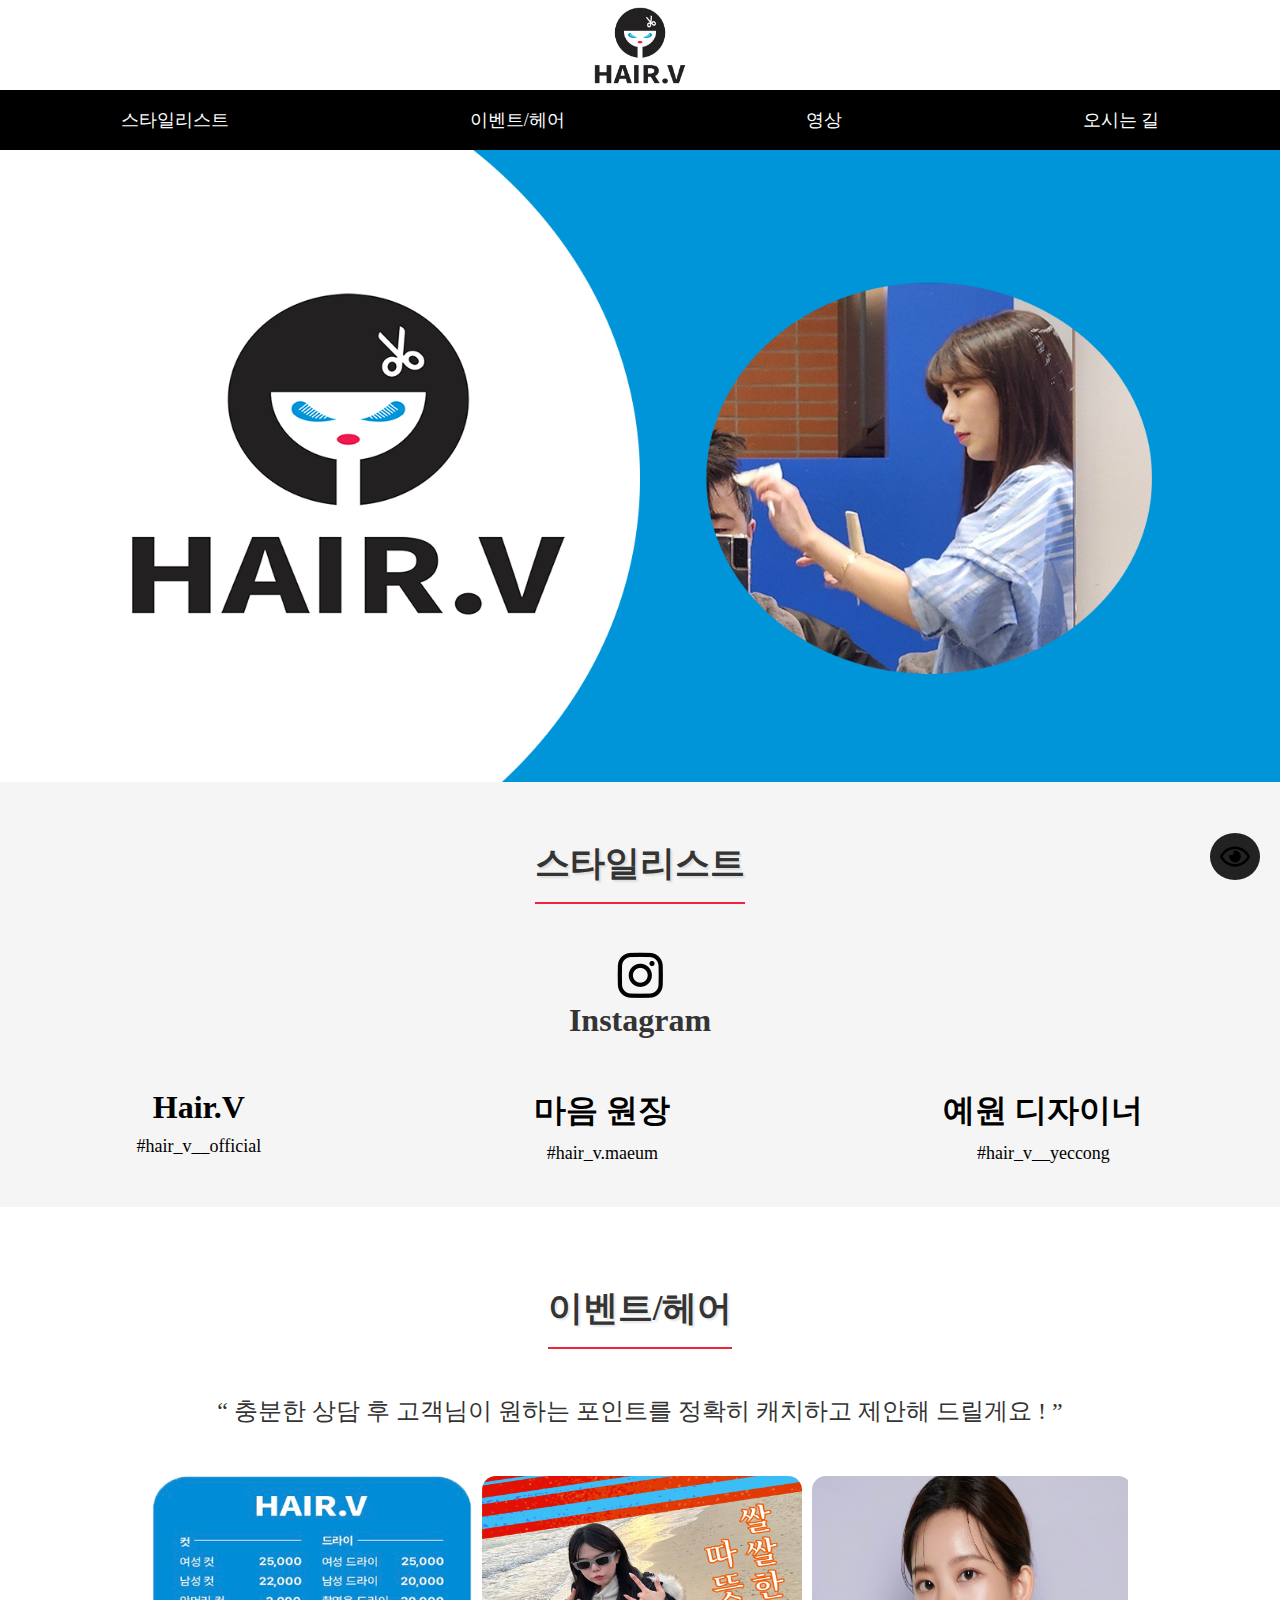
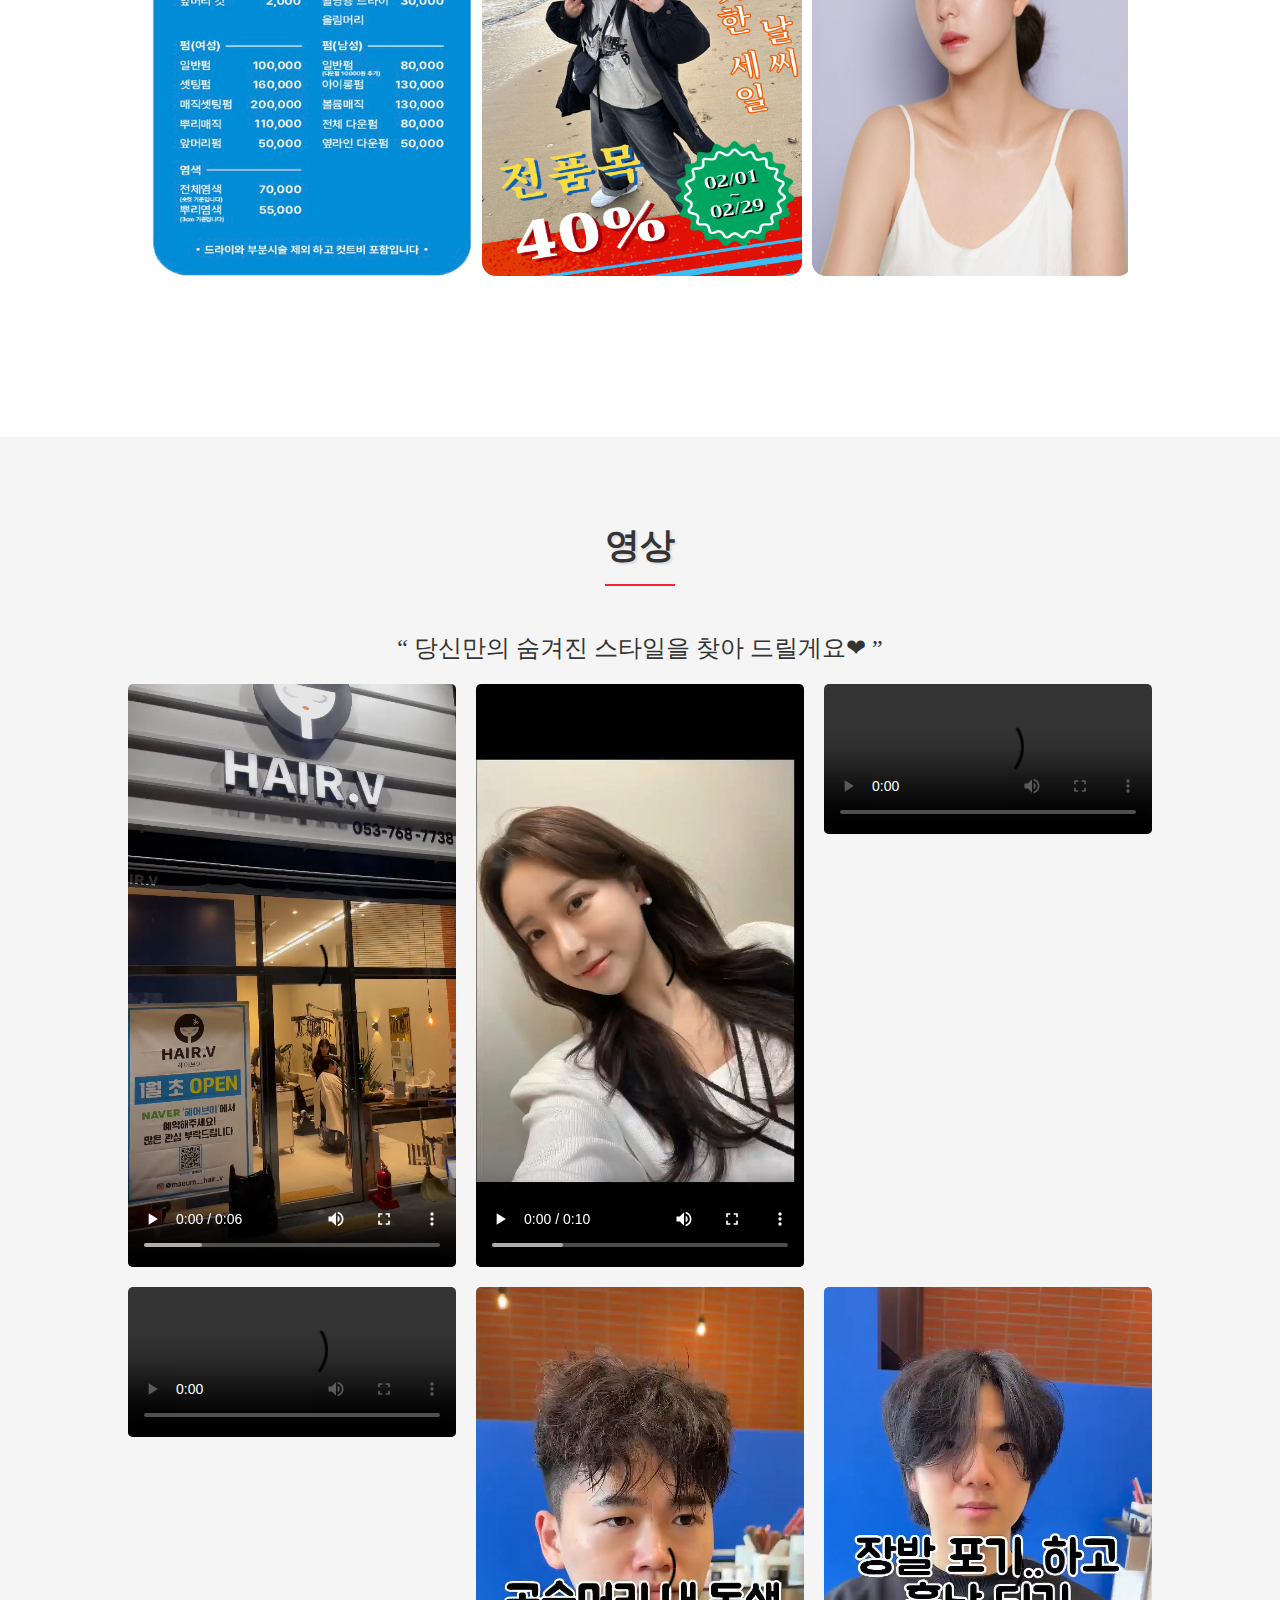
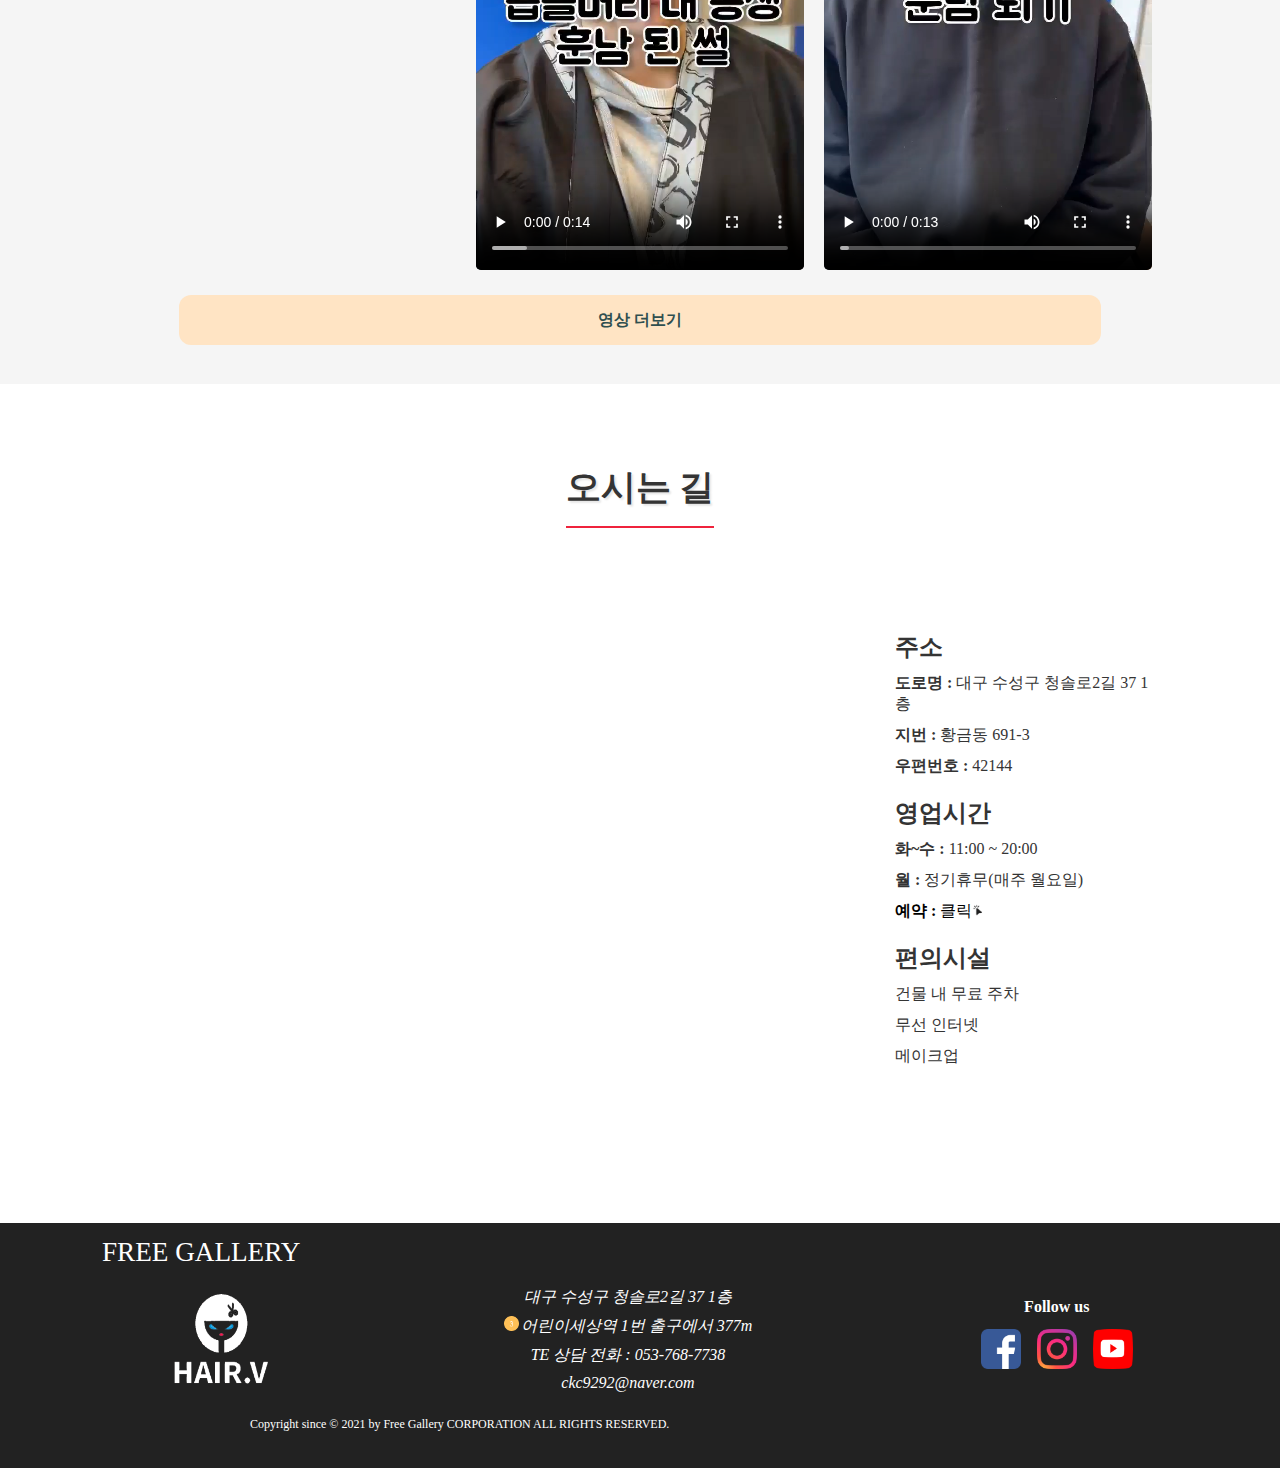
==== commit 10fe3946: "12" ====
--- a/index.html
+++ b/index.html
@@ -98,7 +98,6 @@
         </h2>
         <div class="paddings">
           <q tabindex="0" class="fonts20">
-            부담스럽지 않고,자연스러움을 추구하는 헤어브이 입니다!
             충분한 상담 후 고객님이 원하는 포인트를 정확히 캐치하고 제안해
             드릴게요 !
           </q>
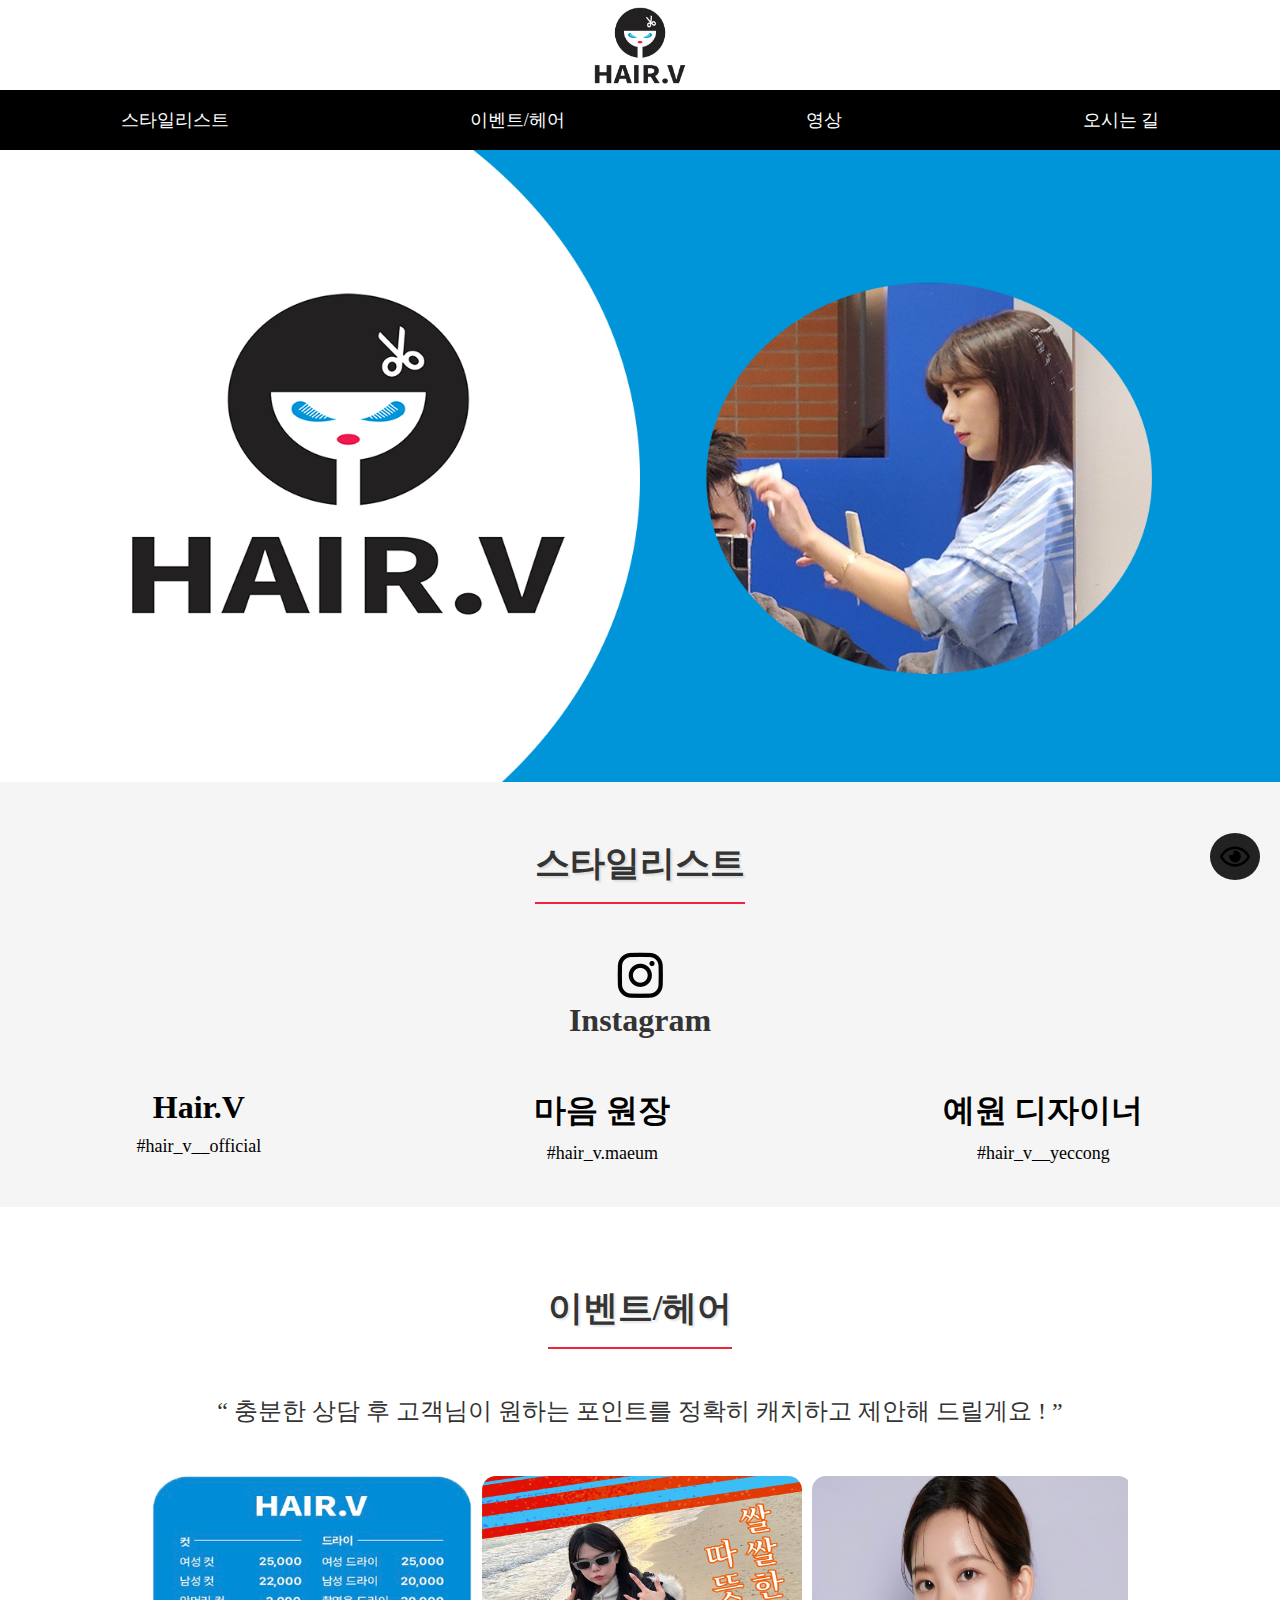
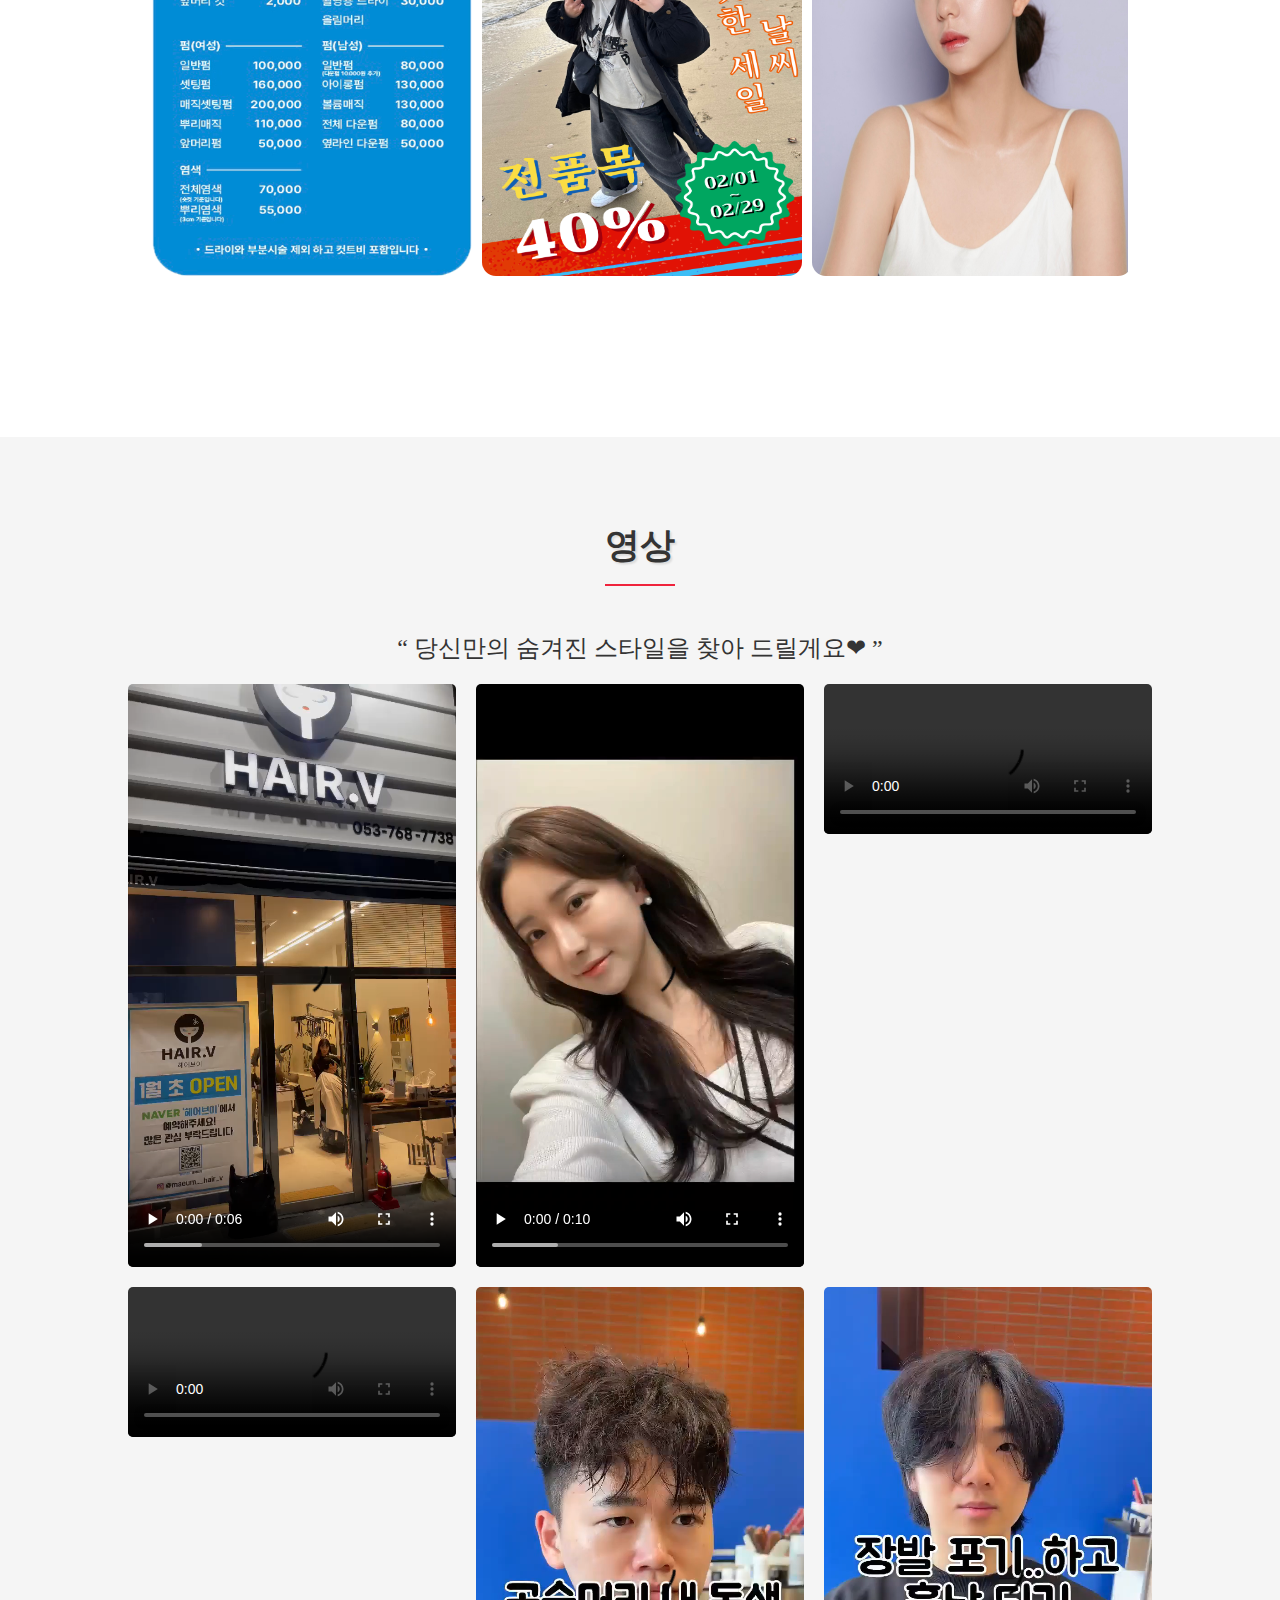
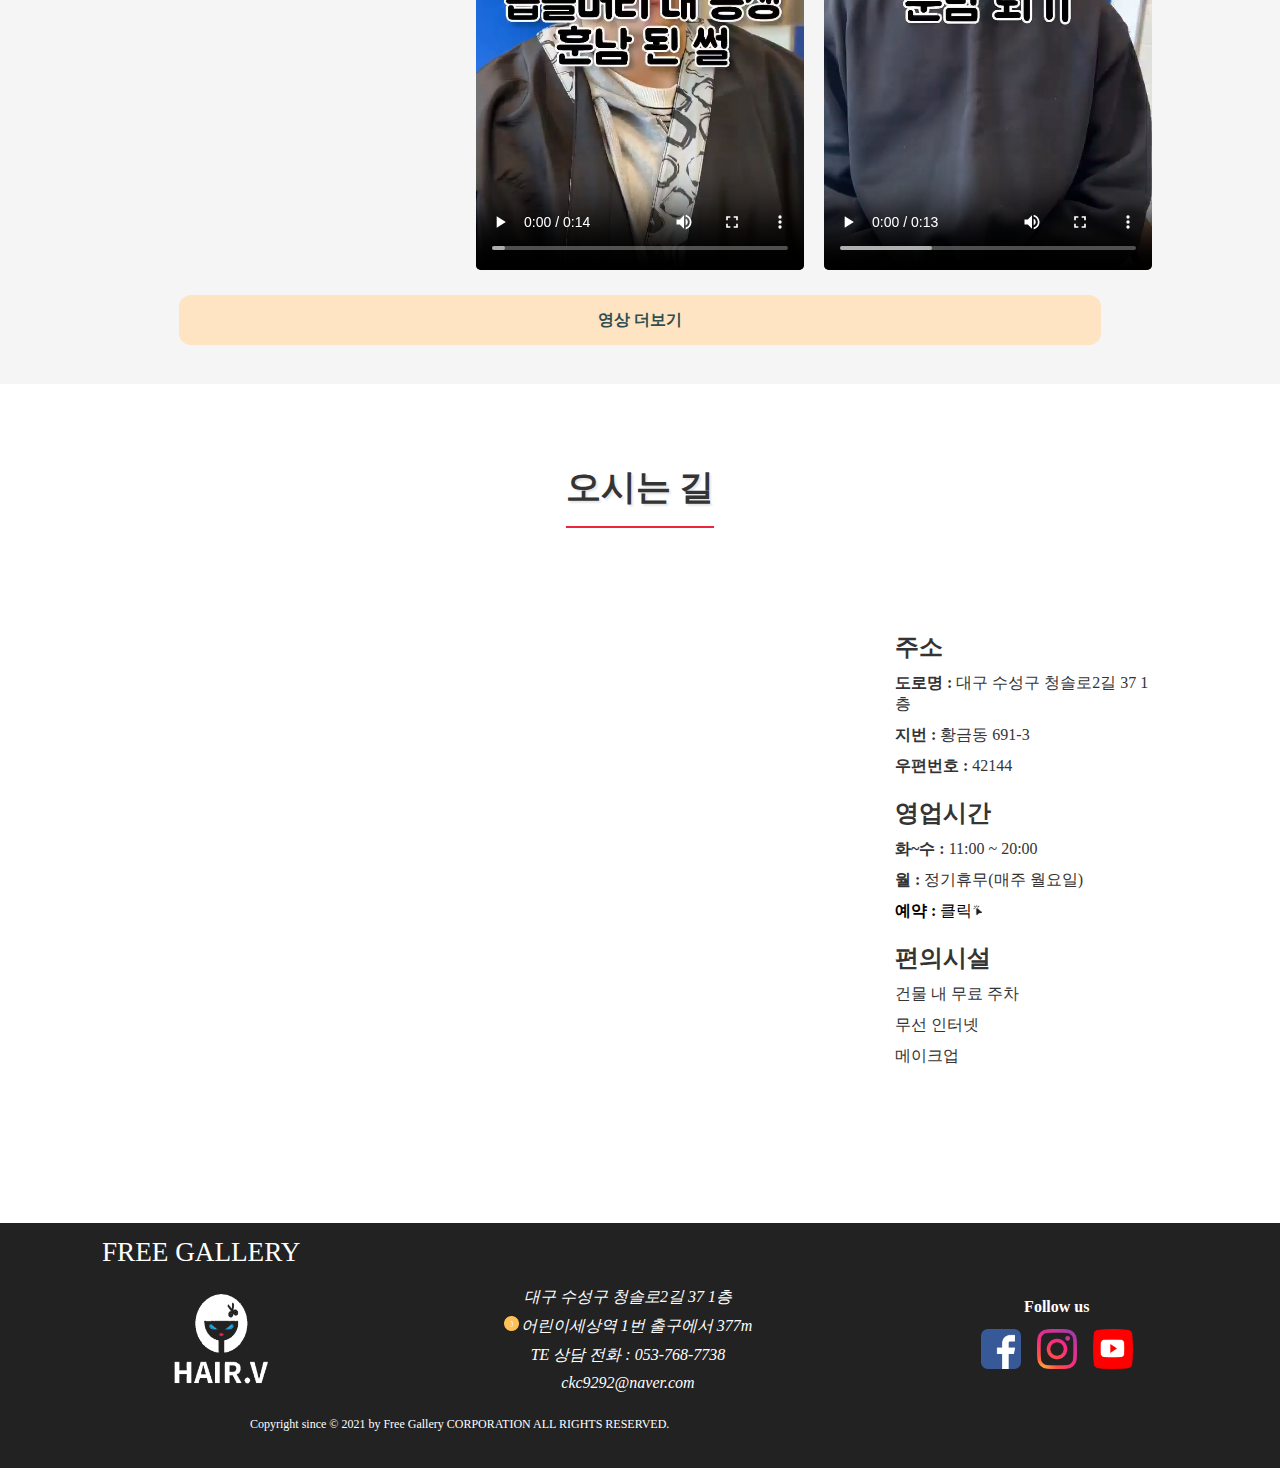
==== commit d22e6bd8: "로딩" ====
--- a/index.html
+++ b/index.html
@@ -13,6 +13,9 @@
     <script src="https://code.jquery.com/jquery-3.6.4.min.js"></script>
   </head>
   <body>
+    <div id="loading-screen">
+      <div class="spinner"></div>
+  </div>
     <header>
       <div id="header-container">
       <div id="logohead">
@@ -474,5 +477,6 @@
     <script src="./c.js"></script>
     <script src="review-carousel.js"></script>
     <script src="headerscroll.js"></script>
+    <script src="loading.js"></script>
   </body>
 </html>
--- a/styles.css
+++ b/styles.css
@@ -1033,3 +1033,27 @@
   font-weight: normal;
   font-style: normal;
 }
+
+/* 로딩 화면 스타일 */
+#loading-screen {
+  position: fixed;
+  width: 100%;
+  height: 100%;
+  background-color: rgba(#91eae4, 0.3); /* 반투명 배경 */
+  
+  z-index: 9999;
+  display: flex;
+  justify-content: center;
+  align-items: center;
+  backdrop-filter: blur(5px); /* 배경 흐리게 만들기 */
+}
+
+/* 스피너 스타일 */
+.spinner {
+  width: 50px;
+  height: 50px;
+  border: 5px solid #f3f3f3;
+  border-top: 5px solid #86a8e7;
+  border-radius: 50%;
+  animation: spin 1s linear infinite;
+}
